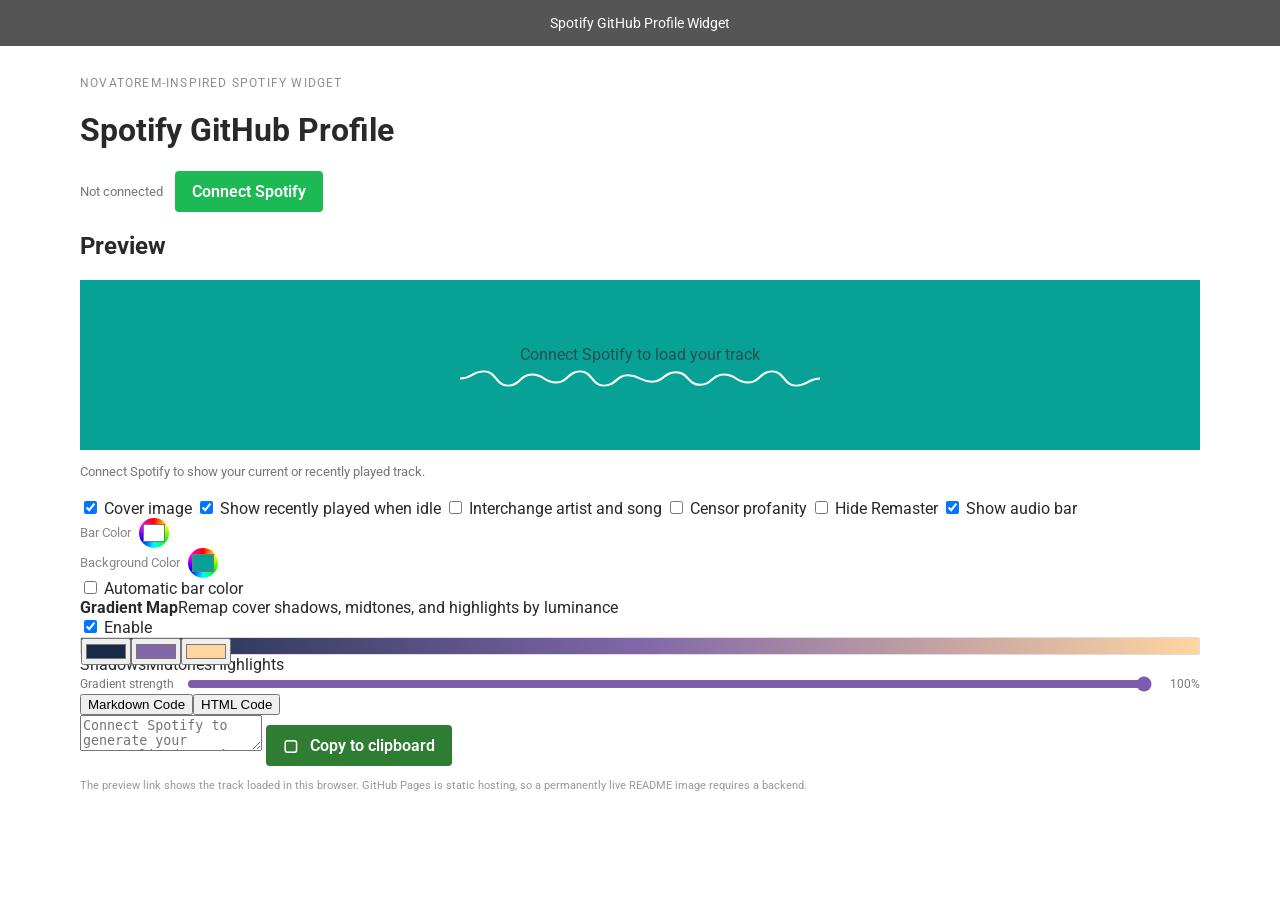
==== index.html @ dcffcda1 "Fix connected Spotify track display and restore current/recent playback preview" ====
<!DOCTYPE html>
<html lang="en">
<head>
  <meta charset="UTF-8" />
  <meta name="viewport" content="width=device-width, initial-scale=1" />
  <meta name="theme-color" content="#ffffff" />
  <title>Spotify GitHub Profile Widget</title>
  <link rel="preconnect" href="https://fonts.googleapis.com" />
  <link rel="preconnect" href="https://fonts.gstatic.com" crossorigin />
  <link href="https://fonts.googleapis.com/css2?family=Roboto:wght@400;500;700&display=swap" rel="stylesheet" />
  <link rel="stylesheet" href="style.css" />
</head>
<body>
  <header class="topbar">Spotify GitHub Profile Widget</header>
  <main class="page">
    <header class="account-row">
      <div><p class="eyebrow">Novatorem-inspired Spotify widget</p><h1>Spotify GitHub Profile</h1></div>
      <div class="account-actions"><span id="connection-status" class="connection-status" role="status">Not connected</span><button id="spotify-connect" class="spotify-button" type="button">Connect Spotify</button><button id="spotify-disconnect" class="text-button hidden" type="button">Disconnect</button></div>
    </header>

    <section class="preview-section" aria-labelledby="preview-title">
      <h2 id="preview-title">Preview</h2>
      <div id="widget-preview" class="widget-preview">
        <div id="cover-wrap" class="cover-wrap"><img id="preview-art" class="cover" alt="Current track cover" /><canvas id="gradient-canvas" class="gradient-canvas" aria-hidden="true"></canvas></div>
        <div class="track-info"><p id="preview-artist" class="artist"></p><p id="preview-song" class="song">Connect Spotify to load your track</p><svg id="preview-wave" class="wave" viewBox="0 0 360 24" preserveAspectRatio="none" aria-hidden="true"><path d="M0 12 C12 12 12 3 24 3 S36 21 48 21 60 7 72 7 84 17 96 17 108 3 120 3 132 21 144 21 156 8 168 8 180 16 192 16 204 4 216 4 228 20 240 20 252 7 264 7 276 17 288 17 300 3 312 3 324 21 336 21 348 12 360 12" /></svg></div>
      </div>
      <p id="status-message" class="status-message" aria-live="polite">Connect Spotify to show your current or recently played track.</p>
    </section>

    <section class="options" aria-label="Widget options">
      <div class="checkbox-options">
        <label><input id="cover-enabled" type="checkbox" checked /> Cover image</label>
        <label><input id="show-offline" type="checkbox" checked /> Show recently played when idle</label>
        <label><input id="interchange" type="checkbox" /> Interchange artist and song</label>
        <label><input id="censor" type="checkbox" /> Censor profanity</label>
        <label><input id="hide-remaster" type="checkbox" /> Hide Remaster</label>
        <label><input id="show-wave" type="checkbox" checked /> Show audio bar</label>
      </div>
      <div class="theme-row">
        <label class="color-setting">Bar Color <input id="bar-color" type="color" value="#ffffff" /></label>
        <label class="color-setting">Background Color <input id="background-color" type="color" value="#07a196" /></label>
        <label class="automatic-setting"><input id="automatic-color" type="checkbox" /> Automatic bar color</label>
      </div>
      <section class="gradient-controls" aria-labelledby="gradient-title">
        <div class="gradient-title"><div><strong id="gradient-title">Gradient Map</strong><span>Remap cover shadows, midtones, and highlights by luminance</span></div><label><input id="gradient-enabled" type="checkbox" checked /> Enable</label></div>
        <div class="gradient-ramp" id="gradient-ramp"><label class="stop"><input id="shadow-color" type="color" value="#172b46" aria-label="Shadow color" /></label><label class="stop"><input id="mid-color" type="color" value="#8167a8" aria-label="Midtone color" /></label><label class="stop"><input id="highlight-color" type="color" value="#ffd6a0" aria-label="Highlight color" /></label></div>
        <div class="stop-labels"><span>Shadows</span><span>Midtones</span><span>Highlights</span></div>
        <label class="strength-setting">Gradient strength <input id="gradient-strength" type="range" min="0" max="100" value="100" /><output id="strength-output">100%</output></label>
      </section>
    </section>

    <section class="code-section">
      <div class="tabs" role="tablist"><button class="tab active" id="markdown-tab" type="button" role="tab" aria-selected="true">Markdown Code</button><button class="tab" id="html-tab" type="button" role="tab" aria-selected="false">HTML Code</button></div>
      <textarea id="code-output" readonly aria-label="Generated widget preview code" placeholder="Connect Spotify to generate your personalized preview link"></textarea>
      <button id="copy-code" class="copy-button" type="button">▢ &nbsp; Copy to clipboard</button>
      <p class="embed-note">The preview link shows the track loaded in this browser. GitHub Pages is static hosting, so a permanently live README image requires a backend.</p>
    </section>
  </main>
  <script src="app.js"></script>
</body>
</html>
---- style.css ----
*{box-sizing:border-box}html,body{margin:0;min-height:100%;font-family:Roboto,Arial,sans-serif;color:#292929;background:#fff}.topbar{height:46px;display:grid;place-items:center;background:#555;color:#fff;font-size:14px}.page{width:min(1120px,calc(100% - 40px));margin:0 auto;padding:30px 0 64px}.page-heading{display:flex;align-items:flex-end;justify-content:space-between;gap:24px;padding-bottom:23px;border-bottom:1px solid #e6e6e6}.eyebrow{margin:0 0 6px;color:#8e8e8e;font-size:12px;letter-spacing:.1em;text-transform:uppercase}.page-heading h1{margin:0;color:#333;font-size:clamp(28px,4vw,40px);font-weight:500}.intro{max-width:620px;margin:9px 0 0;color:#888;font-size:14px;line-height:1.55}.account-actions{display:flex;align-items:center;gap:12px;flex-shrink:0}.connection-status{color:#777;font-size:13px;white-space:nowrap}.connection-status.connected{color:#218448;font-weight:600}.spotify-button,.disconnect-button,.copy-button,.secondary-button{padding:11px 17px;border:0;border-radius:4px;cursor:pointer;font:inherit;font-weight:600}.spotify-button{background:#1db954;color:#fff}.disconnect-button,.secondary-button{border:1px solid #ddd;background:#fff;color:#555}.studio-grid{display:grid;grid-template-columns:minmax(0,1.05fr) minmax(390px,.95fr);gap:35px;padding-top:26px}.preview-section,.settings{min-width:0}.section-heading{display:flex;align-items:center;justify-content:space-between;gap:14px;margin-bottom:15px}.section-heading h2,.settings h2{margin:0;color:#444;font-size:19px;font-weight:500}.track-source,.saved-note{color:#999;font-size:12px}.widget-preview{--wave-color:#fff;--text-color:#30343b;display:flex;align-items:center;justify-content:center;gap:13px;min-height:170px;padding:20px;background:#07a196;transition:background .15s}.cover-wrap{position:relative;width:110px;height:110px;flex:0 0 auto;overflow:hidden;border:2px solid rgba(255,255,255,.9)}.cover-wrap img{display:block;width:100%;height:100%;object-fit:cover}.gradient-canvas{position:absolute;inset:0;width:100%;height:100%;pointer-events:none}.track-info{width:min(360px,65%);min-width:0;text-align:center;color:var(--text-color)}.artist,.song{overflow:hidden;text-overflow:ellipsis;white-space:nowrap}.artist{margin:0 0 4px;color:inherit;font-size:19px;font-weight:600}.song{margin:0;color:inherit;opacity:.72;font-size:16px}.wave{display:block;width:100%;height:19px;margin-top:5px}.wave path{fill:none;stroke:var(--wave-color);stroke-width:2.5;stroke-linecap:round}.status-message{min-height:36px;margin:12px 0 0;color:#777;font-size:13px;line-height:1.5}.share-row{display:flex;gap:10px;margin-top:8px}.copy-button{background:#2e7d32;color:#fff}.secondary-button{font-size:13px}.copy-status{min-height:18px;margin:9px 0 0;color:#328047;font-size:12px}.embed-note{margin:12px 0 0;color:#999;font-size:11px;line-height:1.5}.settings{padding:18px;border:1px solid #e8e8e8;border-radius:6px}.options-grid{display:grid;grid-template-columns:1fr 1fr;gap:16px 13px;margin:19px 0;color:#888}.options-grid label{display:flex;align-items:center;gap:8px;font-size:13px;line-height:1.4}.options-grid input{width:17px;height:17px;flex:0 0 auto;accent-color:#26a69a}.color-settings{display:flex;align-items:center;gap:24px;padding:15px 0;border-top:1px solid #eee;border-bottom:1px solid #eee}.color-setting{display:flex;align-items:center;gap:8px;color:#888;font-size:13px;white-space:nowrap}.color-setting input{width:30px;height:30px;padding:2px;border:0;border-radius:50%;background:conic-gradient(red,yellow,lime,cyan,blue,magenta,red);cursor:pointer}.gradient-editor{margin-top:18px;padding:15px;border:1px solid #e8e8e8;border-radius:5px;background:#fdfdfd}.gradient-heading{display:flex;align-items:flex-start;justify-content:space-between;gap:12px;margin-bottom:18px}.gradient-heading .eyebrow{margin-bottom:3px}.gradient-heading h3{margin:0;color:#444;font-size:16px;font-weight:500}.help-text{max-width:320px;margin:5px 0 0;color:#999;font-size:12px;line-height:1.45}.enable-gradient{color:#777;font-size:12px;white-space:nowrap}.enable-gradient input{accent-color:#26a69a}.gradient-ramp{position:relative;height:18px;border:1px solid #ddd;border-radius:2px}.gradient-stop{position:absolute;top:50%;width:26px;height:26px;transform:translate(-50%,-50%);border:2px solid #fff;border-radius:50%;box-shadow:0 1px 5px #999}.stop-shadow{left:0}.stop-mid{left:50%}.stop-highlight{left:100%}.gradient-stop input{width:100%;height:100%;padding:0;border:0;border-radius:50%;background:transparent;cursor:pointer}.gradient-labels{display:flex;justify-content:space-between;margin:9px 0 15px;color:#999;font-size:11px}.strength-setting{display:grid;grid-template-columns:95px 1fr 40px;align-items:center;gap:10px;color:#777;font-size:12px}.strength-setting input{width:100%;accent-color:#8059b1}.strength-setting output{text-align:right}.hidden{display:none!important}@media(max-width:850px){.page{width:min(700px,calc(100% - 28px));padding-top:20px}.page-heading{align-items:flex-start;flex-direction:column}.account-actions{flex-wrap:wrap}.studio-grid{grid-template-columns:1fr;gap:22px}.preview-section{order:0}.settings{order:1}}@media(max-width:480px){.widget-preview{min-height:140px;padding:13px;gap:10px}.cover-wrap{width:84px;height:84px}.artist{font-size:16px}.song{font-size:14px}.settings{padding:14px}.options-grid{grid-template-columns:1fr;gap:13px}.color-settings{gap:15px;flex-wrap:wrap}.share-row{flex-direction:column;align-items:stretch}}
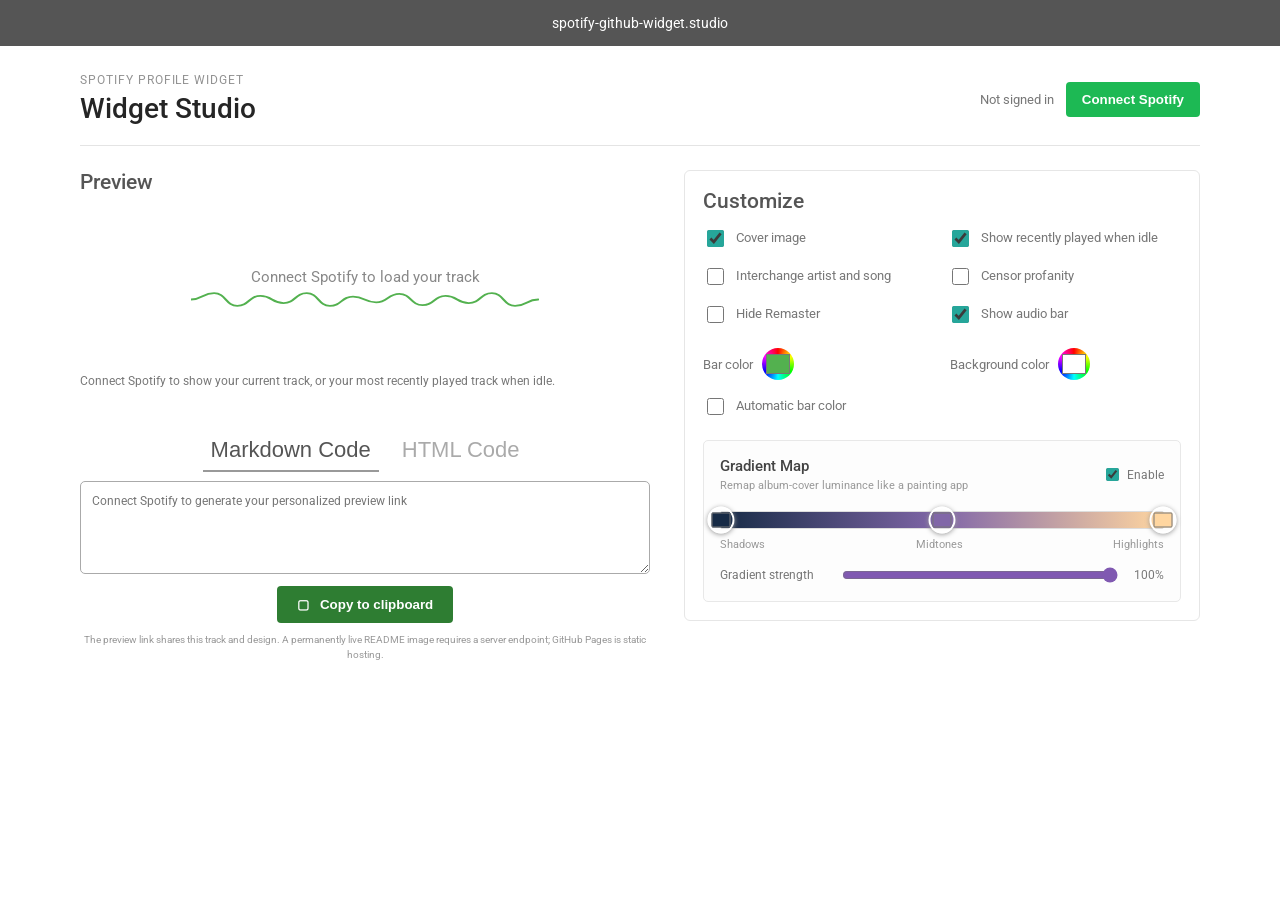
==== commit 000059e2: "Fix OAuth timer variable and restore side-by-side preview/customization layout" ====
--- a/index.html
+++ b/index.html
@@ -4,57 +4,59 @@
   <meta charset="UTF-8" />
   <meta name="viewport" content="width=device-width, initial-scale=1" />
   <meta name="theme-color" content="#ffffff" />
-  <title>Spotify GitHub Profile Widget</title>
+  <title>Spotify GitHub Widget Studio</title>
   <link rel="preconnect" href="https://fonts.googleapis.com" />
   <link rel="preconnect" href="https://fonts.gstatic.com" crossorigin />
   <link href="https://fonts.googleapis.com/css2?family=Roboto:wght@400;500;700&display=swap" rel="stylesheet" />
   <link rel="stylesheet" href="style.css" />
 </head>
 <body>
-  <header class="topbar">Spotify GitHub Profile Widget</header>
+  <header class="topbar">spotify-github-widget.studio</header>
   <main class="page">
     <header class="account-row">
-      <div><p class="eyebrow">Novatorem-inspired Spotify widget</p><h1>Spotify GitHub Profile</h1></div>
-      <div class="account-actions"><span id="connection-status" class="connection-status" role="status">Not connected</span><button id="spotify-connect" class="spotify-button" type="button">Connect Spotify</button><button id="spotify-disconnect" class="text-button hidden" type="button">Disconnect</button></div>
+      <div><p class="eyebrow">Spotify profile widget</p><h1>Widget Studio</h1></div>
+      <div class="account-actions"><span id="connection-status" class="connection-status" role="status">Not signed in</span><button id="spotify-connect" class="spotify-button" type="button">Connect Spotify</button><button id="spotify-disconnect" class="disconnect-button hidden" type="button">Disconnect</button></div>
     </header>
 
-    <section class="preview-section" aria-labelledby="preview-title">
-      <h2 id="preview-title">Preview</h2>
-      <div id="widget-preview" class="widget-preview">
-        <div id="cover-wrap" class="cover-wrap"><img id="preview-art" class="cover" alt="Current track cover" /><canvas id="gradient-canvas" class="gradient-canvas" aria-hidden="true"></canvas></div>
-        <div class="track-info"><p id="preview-artist" class="artist"></p><p id="preview-song" class="song">Connect Spotify to load your track</p><svg id="preview-wave" class="wave" viewBox="0 0 360 24" preserveAspectRatio="none" aria-hidden="true"><path d="M0 12 C12 12 12 3 24 3 S36 21 48 21 60 7 72 7 84 17 96 17 108 3 120 3 132 21 144 21 156 8 168 8 180 16 192 16 204 4 216 4 228 20 240 20 252 7 264 7 276 17 288 17 300 3 312 3 324 21 336 21 348 12 360 12" /></svg></div>
-      </div>
-      <p id="status-message" class="status-message" aria-live="polite">Connect Spotify to show your current or recently played track.</p>
-    </section>
+    <div class="studio-grid">
+      <section class="preview-section" aria-labelledby="preview-title">
+        <h2 id="preview-title">Preview</h2>
+        <div id="widget-preview" class="widget-preview">
+          <div id="cover-wrap" class="cover-wrap"><img id="preview-art" class="cover" alt="Current track cover" /><canvas id="gradient-canvas" class="gradient-canvas" aria-hidden="true"></canvas></div>
+          <div class="track-info"><p id="preview-artist" class="artist"></p><p id="preview-song" class="song">Connect Spotify to load your track</p><svg id="preview-wave" class="wave" viewBox="0 0 360 24" preserveAspectRatio="none" aria-hidden="true"><path d="M0 12 C12 12 12 3 24 3 S36 21 48 21 60 7 72 7 84 17 96 17 108 3 120 3 132 21 144 21 156 8 168 8 180 16 192 16 204 4 216 4 228 20 240 20 252 7 264 7 276 17 288 17 300 3 312 3 324 21 336 21 348 12 360 12" /></svg></div>
+        </div>
+        <p id="status-message" class="status-message" aria-live="polite">Connect Spotify to show your current track, or your most recently played track when idle.</p>
+        <section class="code-section" aria-label="Generated widget code">
+          <div class="tabs" role="tablist"><button class="tab active" id="markdown-tab" type="button" role="tab" aria-selected="true">Markdown Code</button><button class="tab" id="html-tab" type="button" role="tab" aria-selected="false">HTML Code</button></div>
+          <textarea id="code-output" readonly aria-label="Generated widget preview code" placeholder="Connect Spotify to generate your personalized preview link"></textarea>
+          <button id="copy-code" class="copy-button" type="button">▢ &nbsp; Copy to clipboard</button>
+          <p class="embed-note">The preview link shares this track and design. A permanently live README image requires a server endpoint; GitHub Pages is static hosting.</p>
+        </section>
+      </section>
 
-    <section class="options" aria-label="Widget options">
-      <div class="checkbox-options">
-        <label><input id="cover-enabled" type="checkbox" checked /> Cover image</label>
-        <label><input id="show-offline" type="checkbox" checked /> Show recently played when idle</label>
-        <label><input id="interchange" type="checkbox" /> Interchange artist and song</label>
-        <label><input id="censor" type="checkbox" /> Censor profanity</label>
-        <label><input id="hide-remaster" type="checkbox" /> Hide Remaster</label>
-        <label><input id="show-wave" type="checkbox" checked /> Show audio bar</label>
-      </div>
-      <div class="theme-row">
-        <label class="color-setting">Bar Color <input id="bar-color" type="color" value="#ffffff" /></label>
-        <label class="color-setting">Background Color <input id="background-color" type="color" value="#07a196" /></label>
-        <label class="automatic-setting"><input id="automatic-color" type="checkbox" /> Automatic bar color</label>
-      </div>
-      <section class="gradient-controls" aria-labelledby="gradient-title">
-        <div class="gradient-title"><div><strong id="gradient-title">Gradient Map</strong><span>Remap cover shadows, midtones, and highlights by luminance</span></div><label><input id="gradient-enabled" type="checkbox" checked /> Enable</label></div>
-        <div class="gradient-ramp" id="gradient-ramp"><label class="stop"><input id="shadow-color" type="color" value="#172b46" aria-label="Shadow color" /></label><label class="stop"><input id="mid-color" type="color" value="#8167a8" aria-label="Midtone color" /></label><label class="stop"><input id="highlight-color" type="color" value="#ffd6a0" aria-label="Highlight color" /></label></div>
-        <div class="stop-labels"><span>Shadows</span><span>Midtones</span><span>Highlights</span></div>
-        <label class="strength-setting">Gradient strength <input id="gradient-strength" type="range" min="0" max="100" value="100" /><output id="strength-output">100%</output></label>
+      <section class="options" aria-label="Widget customization">
+        <h2>Customize</h2>
+        <div class="checkbox-options">
+          <label><input id="cover-enabled" type="checkbox" checked /> Cover image</label>
+          <label><input id="show-offline" type="checkbox" checked /> Show recently played when idle</label>
+          <label><input id="interchange" type="checkbox" /> Interchange artist and song</label>
+          <label><input id="censor" type="checkbox" /> Censor profanity</label>
+          <label><input id="hide-remaster" type="checkbox" /> Hide Remaster</label>
+          <label><input id="show-wave" type="checkbox" checked /> Show audio bar</label>
+        </div>
+        <div class="theme-row">
+          <label class="color-setting">Bar color <input id="bar-color" type="color" value="#53b14f" /></label>
+          <label class="color-setting">Background color <input id="background-color" type="color" value="#ffffff" /></label>
+          <label class="automatic-setting"><input id="automatic-color" type="checkbox" /> Automatic bar color</label>
+        </div>
+        <section class="gradient-controls" aria-labelledby="gradient-title">
+          <div class="gradient-title"><div><strong id="gradient-title">Gradient Map</strong><span>Remap album-cover luminance like a painting app</span></div><label><input id="gradient-enabled" type="checkbox" checked /> Enable</label></div>
+          <div class="gradient-ramp" id="gradient-ramp"><label class="stop stop-shadow"><input id="shadow-color" type="color" value="#172b46" aria-label="Shadow color" /></label><label class="stop stop-mid"><input id="mid-color" type="color" value="#8167a8" aria-label="Midtone color" /></label><label class="stop stop-highlight"><input id="highlight-color" type="color" value="#ffd6a0" aria-label="Highlight color" /></label></div>
+          <div class="stop-labels"><span>Shadows</span><span>Midtones</span><span>Highlights</span></div>
+          <label class="strength-setting">Gradient strength <input id="gradient-strength" type="range" min="0" max="100" value="100" /><output id="strength-output">100%</output></label>
+        </section>
       </section>
-    </section>
-
-    <section class="code-section">
-      <div class="tabs" role="tablist"><button class="tab active" id="markdown-tab" type="button" role="tab" aria-selected="true">Markdown Code</button><button class="tab" id="html-tab" type="button" role="tab" aria-selected="false">HTML Code</button></div>
-      <textarea id="code-output" readonly aria-label="Generated widget preview code" placeholder="Connect Spotify to generate your personalized preview link"></textarea>
-      <button id="copy-code" class="copy-button" type="button">▢ &nbsp; Copy to clipboard</button>
-      <p class="embed-note">The preview link shows the track loaded in this browser. GitHub Pages is static hosting, so a permanently live README image requires a backend.</p>
-    </section>
+    </div>
   </main>
   <script src="app.js"></script>
 </body>
--- a/style.css
+++ b/style.css
@@ -1 +1 @@
-*{box-sizing:border-box}html,body{margin:0;min-height:100%;font-family:Roboto,Arial,sans-serif;color:#292929;background:#fff}.topbar{height:46px;display:grid;place-items:center;background:#555;color:#fff;font-size:14px}.page{width:min(1120px,calc(100% - 40px));margin:0 auto;padding:30px 0 64px}.page-heading{display:flex;align-items:flex-end;justify-content:space-between;gap:24px;padding-bottom:23px;border-bottom:1px solid #e6e6e6}.eyebrow{margin:0 0 6px;color:#8e8e8e;font-size:12px;letter-spacing:.1em;text-transform:uppercase}.page-heading h1{margin:0;color:#333;font-size:clamp(28px,4vw,40px);font-weight:500}.intro{max-width:620px;margin:9px 0 0;color:#888;font-size:14px;line-height:1.55}.account-actions{display:flex;align-items:center;gap:12px;flex-shrink:0}.connection-status{color:#777;font-size:13px;white-space:nowrap}.connection-status.connected{color:#218448;font-weight:600}.spotify-button,.disconnect-button,.copy-button,.secondary-button{padding:11px 17px;border:0;border-radius:4px;cursor:pointer;font:inherit;font-weight:600}.spotify-button{background:#1db954;color:#fff}.disconnect-button,.secondary-button{border:1px solid #ddd;background:#fff;color:#555}.studio-grid{display:grid;grid-template-columns:minmax(0,1.05fr) minmax(390px,.95fr);gap:35px;padding-top:26px}.preview-section,.settings{min-width:0}.section-heading{display:flex;align-items:center;justify-content:space-between;gap:14px;margin-bottom:15px}.section-heading h2,.settings h2{margin:0;color:#444;font-size:19px;font-weight:500}.track-source,.saved-note{color:#999;font-size:12px}.widget-preview{--wave-color:#fff;--text-color:#30343b;display:flex;align-items:center;justify-content:center;gap:13px;min-height:170px;padding:20px;background:#07a196;transition:background .15s}.cover-wrap{position:relative;width:110px;height:110px;flex:0 0 auto;overflow:hidden;border:2px solid rgba(255,255,255,.9)}.cover-wrap img{display:block;width:100%;height:100%;object-fit:cover}.gradient-canvas{position:absolute;inset:0;width:100%;height:100%;pointer-events:none}.track-info{width:min(360px,65%);min-width:0;text-align:center;color:var(--text-color)}.artist,.song{overflow:hidden;text-overflow:ellipsis;white-space:nowrap}.artist{margin:0 0 4px;color:inherit;font-size:19px;font-weight:600}.song{margin:0;color:inherit;opacity:.72;font-size:16px}.wave{display:block;width:100%;height:19px;margin-top:5px}.wave path{fill:none;stroke:var(--wave-color);stroke-width:2.5;stroke-linecap:round}.status-message{min-height:36px;margin:12px 0 0;color:#777;font-size:13px;line-height:1.5}.share-row{display:flex;gap:10px;margin-top:8px}.copy-button{background:#2e7d32;color:#fff}.secondary-button{font-size:13px}.copy-status{min-height:18px;margin:9px 0 0;color:#328047;font-size:12px}.embed-note{margin:12px 0 0;color:#999;font-size:11px;line-height:1.5}.settings{padding:18px;border:1px solid #e8e8e8;border-radius:6px}.options-grid{display:grid;grid-template-columns:1fr 1fr;gap:16px 13px;margin:19px 0;color:#888}.options-grid label{display:flex;align-items:center;gap:8px;font-size:13px;line-height:1.4}.options-grid input{width:17px;height:17px;flex:0 0 auto;accent-color:#26a69a}.color-settings{display:flex;align-items:center;gap:24px;padding:15px 0;border-top:1px solid #eee;border-bottom:1px solid #eee}.color-setting{display:flex;align-items:center;gap:8px;color:#888;font-size:13px;white-space:nowrap}.color-setting input{width:30px;height:30px;padding:2px;border:0;border-radius:50%;background:conic-gradient(red,yellow,lime,cyan,blue,magenta,red);cursor:pointer}.gradient-editor{margin-top:18px;padding:15px;border:1px solid #e8e8e8;border-radius:5px;background:#fdfdfd}.gradient-heading{display:flex;align-items:flex-start;justify-content:space-between;gap:12px;margin-bottom:18px}.gradient-heading .eyebrow{margin-bottom:3px}.gradient-heading h3{margin:0;color:#444;font-size:16px;font-weight:500}.help-text{max-width:320px;margin:5px 0 0;color:#999;font-size:12px;line-height:1.45}.enable-gradient{color:#777;font-size:12px;white-space:nowrap}.enable-gradient input{accent-color:#26a69a}.gradient-ramp{position:relative;height:18px;border:1px solid #ddd;border-radius:2px}.gradient-stop{position:absolute;top:50%;width:26px;height:26px;transform:translate(-50%,-50%);border:2px solid #fff;border-radius:50%;box-shadow:0 1px 5px #999}.stop-shadow{left:0}.stop-mid{left:50%}.stop-highlight{left:100%}.gradient-stop input{width:100%;height:100%;padding:0;border:0;border-radius:50%;background:transparent;cursor:pointer}.gradient-labels{display:flex;justify-content:space-between;margin:9px 0 15px;color:#999;font-size:11px}.strength-setting{display:grid;grid-template-columns:95px 1fr 40px;align-items:center;gap:10px;color:#777;font-size:12px}.strength-setting input{width:100%;accent-color:#8059b1}.strength-setting output{text-align:right}.hidden{display:none!important}@media(max-width:850px){.page{width:min(700px,calc(100% - 28px));padding-top:20px}.page-heading{align-items:flex-start;flex-direction:column}.account-actions{flex-wrap:wrap}.studio-grid{grid-template-columns:1fr;gap:22px}.preview-section{order:0}.settings{order:1}}@media(max-width:480px){.widget-preview{min-height:140px;padding:13px;gap:10px}.cover-wrap{width:84px;height:84px}.artist{font-size:16px}.song{font-size:14px}.settings{padding:14px}.options-grid{grid-template-columns:1fr;gap:13px}.color-settings{gap:15px;flex-wrap:wrap}.share-row{flex-direction:column;align-items:stretch}}
+*{box-sizing:border-box}html,body{margin:0;min-height:100%;font-family:Roboto,Arial,sans-serif;color:#252525;background:#fff}.topbar{height:46px;display:grid;place-items:center;background:#555;color:#fff;font-size:14px}.page{width:min(1120px,calc(100% - 36px));margin:0 auto;padding:27px 0 60px}.account-row{display:flex;align-items:center;justify-content:space-between;gap:24px;padding:0 0 20px;border-bottom:1px solid #e4e4e4}.account-row h1{margin:0;font-size:28px;font-weight:500}.eyebrow{margin:0 0 5px;color:#929292;font-size:12px;letter-spacing:.08em;text-transform:uppercase}.account-actions{display:flex;align-items:center;gap:12px}.connection-status{color:#777;font-size:13px;white-space:nowrap}.connection-status.signed-in{color:#218448;font-weight:600}.spotify-button,.disconnect-button{padding:10px 16px;border:0;border-radius:4px;cursor:pointer;font-weight:600}.spotify-button{background:#1db954;color:#fff}.disconnect-button{border:1px solid #ddd;background:#fff;color:#555}.studio-grid{display:grid;grid-template-columns:minmax(0,1.05fr) minmax(390px,.95fr);align-items:start;gap:34px;padding-top:24px}.preview-section,.options{min-width:0}.preview-section h2,.options h2{margin:0 0 14px;color:#555;font-size:21px;font-weight:500}.widget-preview{--bar-color:#53b14f;display:flex;align-items:center;justify-content:center;gap:13px;min-height:155px;padding:18px;background:#fff}.cover-wrap{position:relative;width:96px;height:96px;flex:0 0 auto;overflow:hidden;border:2px solid var(--bar-color);border-radius:3px}.cover{display:block;width:100%;height:100%;object-fit:cover}.gradient-canvas{position:absolute;inset:0;width:100%;height:100%;pointer-events:none}.track-info{width:min(360px,65%);min-width:0;text-align:center}.artist,.song{overflow:hidden;text-overflow:ellipsis;white-space:nowrap}.artist{margin:0 0 4px;color:#444;font-size:18px;font-weight:600}.song{margin:0;color:#888;font-size:15px}.wave{display:block;width:100%;height:17px;margin-top:5px}.wave path{fill:none;stroke:var(--bar-color);stroke-width:2.5;stroke-linecap:round}.status-message{min-height:38px;margin:9px 0 15px;color:#777;font-size:12px;line-height:1.5}.options{padding:18px;border:1px solid #e6e6e6;border-radius:6px;background:#fff}.checkbox-options{display:grid;grid-template-columns:1fr 1fr;gap:15px 12px;color:#777}.checkbox-options label,.automatic-setting{display:flex;align-items:center;gap:9px;font-size:13px;line-height:1.4}.checkbox-options input,.automatic-setting input{width:17px;height:17px;flex:0 0 auto;accent-color:#26a69a}.theme-row{display:grid;grid-template-columns:1fr 1fr;align-items:center;gap:15px;margin:22px 0;color:#777}.color-setting{display:flex;align-items:center;gap:9px;font-size:13px}.color-setting input[type=color]{width:32px;height:32px;padding:2px;border:0;border-radius:50%;background:conic-gradient(red,yellow,lime,cyan,blue,magenta,red);cursor:pointer}.automatic-setting{grid-column:1/-1}.gradient-controls{padding:16px;border:1px solid #e8e8e8;border-radius:5px;background:#fdfdfd}.gradient-title{display:flex;align-items:center;justify-content:space-between;gap:12px;margin-bottom:19px}.gradient-title strong{display:block;color:#444;font-size:15px;font-weight:500}.gradient-title span{display:block;margin-top:4px;color:#999;font-size:11px}.gradient-title label{display:flex;align-items:center;gap:5px;color:#777;font-size:12px;white-space:nowrap}.gradient-title input{accent-color:#26a69a}.gradient-ramp{position:relative;height:18px;border:1px solid #ddd;border-radius:2px}.stop{position:absolute;top:50%;width:27px;height:27px;transform:translate(-50%,-50%);border:2px solid #fff;border-radius:50%;box-shadow:0 1px 5px #999}.stop-shadow{left:0}.stop-mid{left:50%}.stop-highlight{left:100%}.stop input{width:100%;height:100%;padding:0;border:0;border-radius:50%;background:transparent;cursor:pointer}.stop-labels{display:flex;justify-content:space-between;margin:9px 0 14px;color:#999;font-size:11px}.strength-setting{display:grid;grid-template-columns:110px 1fr 38px;align-items:center;gap:10px;color:#777;font-size:12px}.strength-setting input{width:100%;accent-color:#8059b1}.strength-setting output{text-align:right}.code-section{margin-top:20px;text-align:center}.tabs{display:flex;justify-content:center;gap:15px;margin-bottom:9px}.tab{padding:7px 8px;border:0;border-bottom:2px solid transparent;background:transparent;color:#aaa;font-size:22px;cursor:pointer}.tab.active{border-bottom-color:#999;color:#555}.code-section textarea{display:block;width:100%;height:93px;padding:11px;border:1px solid #aaa;border-radius:5px;font:12px/1.45 Roboto,Arial,sans-serif;resize:vertical;overflow-wrap:anywhere}.copy-button{margin-top:12px;padding:11px 20px;border:0;border-radius:4px;background:#2e7d32;color:#fff;font-weight:600;cursor:pointer}.embed-note{margin:10px 0 0;color:#999;font-size:10px;line-height:1.45}.hidden{display:none!important}@media(max-width:800px){.page{width:calc(100% - 28px);padding-top:18px}.account-row{align-items:flex-start;flex-direction:column}.account-actions{flex-wrap:wrap}.studio-grid{grid-template-columns:1fr;gap:22px}.options{order:0}.preview-section{order:1}}@media(max-width:480px){.options{padding:14px}.checkbox-options{grid-template-columns:1fr}.theme-row{grid-template-columns:1fr}.automatic-setting{grid-column:auto}.widget-preview{min-height:130px;padding:12px}.cover-wrap{width:78px;height:78px}.tab{font-size:19px}}
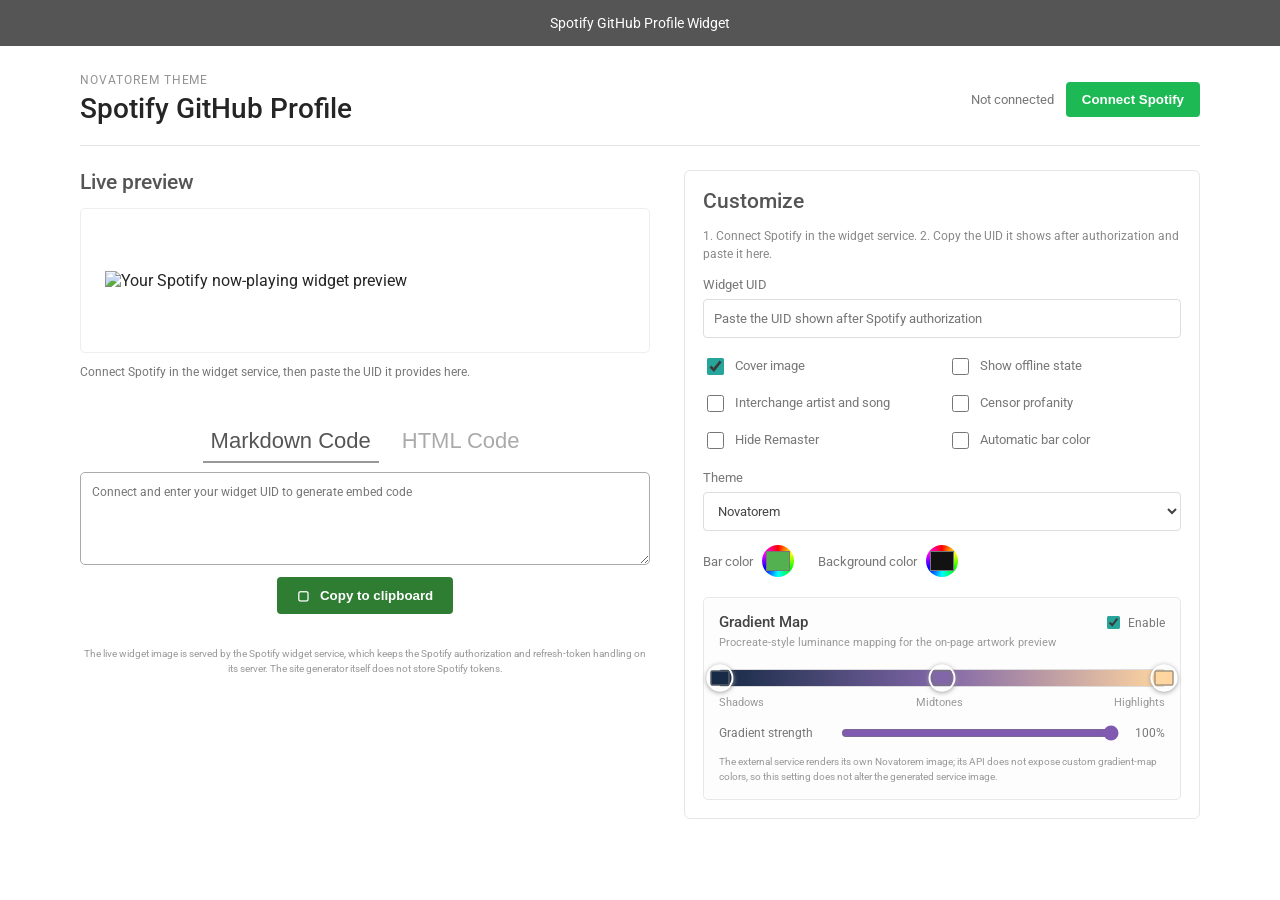
==== commit b4382c73: "Use the hosted Spotify widget authorization and live image API for Novatorem previews" ====
--- a/index.html
+++ b/index.html
@@ -4,56 +4,57 @@
   <meta charset="UTF-8" />
   <meta name="viewport" content="width=device-width, initial-scale=1" />
   <meta name="theme-color" content="#ffffff" />
-  <title>Spotify GitHub Widget Studio</title>
+  <title>Spotify GitHub Profile Widget</title>
   <link rel="preconnect" href="https://fonts.googleapis.com" />
   <link rel="preconnect" href="https://fonts.gstatic.com" crossorigin />
   <link href="https://fonts.googleapis.com/css2?family=Roboto:wght@400;500;700&display=swap" rel="stylesheet" />
   <link rel="stylesheet" href="style.css" />
 </head>
 <body>
-  <header class="topbar">spotify-github-widget.studio</header>
+  <header class="topbar">Spotify GitHub Profile Widget</header>
   <main class="page">
     <header class="account-row">
-      <div><p class="eyebrow">Spotify profile widget</p><h1>Widget Studio</h1></div>
-      <div class="account-actions"><span id="connection-status" class="connection-status" role="status">Not signed in</span><button id="spotify-connect" class="spotify-button" type="button">Connect Spotify</button><button id="spotify-disconnect" class="disconnect-button hidden" type="button">Disconnect</button></div>
+      <div><p class="eyebrow">Novatorem theme</p><h1>Spotify GitHub Profile</h1></div>
+      <div class="account-actions"><span id="connection-status" class="connection-status" role="status">Not connected</span><button id="spotify-connect" class="spotify-button" type="button">Connect Spotify</button></div>
     </header>
 
     <div class="studio-grid">
       <section class="preview-section" aria-labelledby="preview-title">
-        <h2 id="preview-title">Preview</h2>
-        <div id="widget-preview" class="widget-preview">
-          <div id="cover-wrap" class="cover-wrap"><img id="preview-art" class="cover" alt="Current track cover" /><canvas id="gradient-canvas" class="gradient-canvas" aria-hidden="true"></canvas></div>
-          <div class="track-info"><p id="preview-artist" class="artist"></p><p id="preview-song" class="song">Connect Spotify to load your track</p><svg id="preview-wave" class="wave" viewBox="0 0 360 24" preserveAspectRatio="none" aria-hidden="true"><path d="M0 12 C12 12 12 3 24 3 S36 21 48 21 60 7 72 7 84 17 96 17 108 3 120 3 132 21 144 21 156 8 168 8 180 16 192 16 204 4 216 4 228 20 240 20 252 7 264 7 276 17 288 17 300 3 312 3 324 21 336 21 348 12 360 12" /></svg></div>
-        </div>
-        <p id="status-message" class="status-message" aria-live="polite">Connect Spotify to show your current track, or your most recently played track when idle.</p>
-        <section class="code-section" aria-label="Generated widget code">
-          <div class="tabs" role="tablist"><button class="tab active" id="markdown-tab" type="button" role="tab" aria-selected="true">Markdown Code</button><button class="tab" id="html-tab" type="button" role="tab" aria-selected="false">HTML Code</button></div>
-          <textarea id="code-output" readonly aria-label="Generated widget preview code" placeholder="Connect Spotify to generate your personalized preview link"></textarea>
+        <h2 id="preview-title">Live preview</h2>
+        <div class="remote-preview"><img id="widget-image" alt="Your Spotify now-playing widget preview" /></div>
+        <p id="status-message" class="status-message" aria-live="polite">Connect Spotify to the widget service, then enter the UID it gives you to load your live preview.</p>
+        <section class="code-section" aria-label="Generated embed code">
+          <div class="tabs" role="tablist" aria-label="Code format"><button class="tab active" id="markdown-tab" type="button" role="tab" aria-selected="true">Markdown Code</button><button class="tab" id="html-tab" type="button" role="tab" aria-selected="false">HTML Code</button></div>
+          <textarea id="code-output" readonly aria-label="Generated widget embed code" placeholder="Connect and enter your widget UID to generate embed code"></textarea>
           <button id="copy-code" class="copy-button" type="button">▢ &nbsp; Copy to clipboard</button>
-          <p class="embed-note">The preview link shares this track and design. A permanently live README image requires a server endpoint; GitHub Pages is static hosting.</p>
+          <p id="copy-status" class="copy-status" aria-live="polite"></p>
+          <p class="embed-note">The live widget image is served by the Spotify widget service, which keeps the Spotify authorization and refresh-token handling on its server. The site generator itself does not store Spotify tokens.</p>
         </section>
       </section>
 
       <section class="options" aria-label="Widget customization">
         <h2>Customize</h2>
+        <p class="instruction">1. Connect Spotify in the widget service. 2. Copy the UID it shows after authorization and paste it here.</p>
+        <label class="uid-field">Widget UID<input id="widget-uid" type="text" autocomplete="off" spellcheck="false" placeholder="Paste the UID shown after Spotify authorization" /></label>
         <div class="checkbox-options">
           <label><input id="cover-enabled" type="checkbox" checked /> Cover image</label>
-          <label><input id="show-offline" type="checkbox" checked /> Show recently played when idle</label>
+          <label><input id="show-offline" type="checkbox" /> Show offline state</label>
           <label><input id="interchange" type="checkbox" /> Interchange artist and song</label>
-          <label><input id="censor" type="checkbox" /> Censor profanity</label>
+          <label><input id="profanity" type="checkbox" /> Censor profanity</label>
           <label><input id="hide-remaster" type="checkbox" /> Hide Remaster</label>
-          <label><input id="show-wave" type="checkbox" checked /> Show audio bar</label>
+          <label><input id="automatic-color" type="checkbox" /> Automatic bar color</label>
         </div>
+        <label class="theme-field">Theme<select id="theme"><option value="novatorem" selected>Novatorem</option></select></label>
         <div class="theme-row">
-          <label class="color-setting">Bar color <input id="bar-color" type="color" value="#53b14f" /></label>
-          <label class="color-setting">Background color <input id="background-color" type="color" value="#ffffff" /></label>
-          <label class="automatic-setting"><input id="automatic-color" type="checkbox" /> Automatic bar color</label>
+          <label class="color-setting">Bar color<input id="bar-color" type="color" value="#53b14f" /></label>
+          <label class="color-setting">Background color<input id="background-color" type="color" value="#121212" /></label>
         </div>
         <section class="gradient-controls" aria-labelledby="gradient-title">
-          <div class="gradient-title"><div><strong id="gradient-title">Gradient Map</strong><span>Remap album-cover luminance like a painting app</span></div><label><input id="gradient-enabled" type="checkbox" checked /> Enable</label></div>
+          <div class="gradient-title"><div><strong id="gradient-title">Gradient Map</strong><span>Procreate-style luminance mapping for the on-page artwork preview</span></div><label><input id="gradient-enabled" type="checkbox" checked /> Enable</label></div>
           <div class="gradient-ramp" id="gradient-ramp"><label class="stop stop-shadow"><input id="shadow-color" type="color" value="#172b46" aria-label="Shadow color" /></label><label class="stop stop-mid"><input id="mid-color" type="color" value="#8167a8" aria-label="Midtone color" /></label><label class="stop stop-highlight"><input id="highlight-color" type="color" value="#ffd6a0" aria-label="Highlight color" /></label></div>
           <div class="stop-labels"><span>Shadows</span><span>Midtones</span><span>Highlights</span></div>
-          <label class="strength-setting">Gradient strength <input id="gradient-strength" type="range" min="0" max="100" value="100" /><output id="strength-output">100%</output></label>
+          <label class="strength-setting">Gradient strength<input id="gradient-strength" type="range" min="0" max="100" value="100" /><output id="strength-output">100%</output></label>
+          <p class="gradient-note">The external service renders its own Novatorem image; its API does not expose custom gradient-map colors, so this setting does not alter the generated service image.</p>
         </section>
       </section>
     </div>
--- a/style.css
+++ b/style.css
@@ -1 +1 @@
-*{box-sizing:border-box}html,body{margin:0;min-height:100%;font-family:Roboto,Arial,sans-serif;color:#252525;background:#fff}.topbar{height:46px;display:grid;place-items:center;background:#555;color:#fff;font-size:14px}.page{width:min(1120px,calc(100% - 36px));margin:0 auto;padding:27px 0 60px}.account-row{display:flex;align-items:center;justify-content:space-between;gap:24px;padding:0 0 20px;border-bottom:1px solid #e4e4e4}.account-row h1{margin:0;font-size:28px;font-weight:500}.eyebrow{margin:0 0 5px;color:#929292;font-size:12px;letter-spacing:.08em;text-transform:uppercase}.account-actions{display:flex;align-items:center;gap:12px}.connection-status{color:#777;font-size:13px;white-space:nowrap}.connection-status.signed-in{color:#218448;font-weight:600}.spotify-button,.disconnect-button{padding:10px 16px;border:0;border-radius:4px;cursor:pointer;font-weight:600}.spotify-button{background:#1db954;color:#fff}.disconnect-button{border:1px solid #ddd;background:#fff;color:#555}.studio-grid{display:grid;grid-template-columns:minmax(0,1.05fr) minmax(390px,.95fr);align-items:start;gap:34px;padding-top:24px}.preview-section,.options{min-width:0}.preview-section h2,.options h2{margin:0 0 14px;color:#555;font-size:21px;font-weight:500}.widget-preview{--bar-color:#53b14f;display:flex;align-items:center;justify-content:center;gap:13px;min-height:155px;padding:18px;background:#fff}.cover-wrap{position:relative;width:96px;height:96px;flex:0 0 auto;overflow:hidden;border:2px solid var(--bar-color);border-radius:3px}.cover{display:block;width:100%;height:100%;object-fit:cover}.gradient-canvas{position:absolute;inset:0;width:100%;height:100%;pointer-events:none}.track-info{width:min(360px,65%);min-width:0;text-align:center}.artist,.song{overflow:hidden;text-overflow:ellipsis;white-space:nowrap}.artist{margin:0 0 4px;color:#444;font-size:18px;font-weight:600}.song{margin:0;color:#888;font-size:15px}.wave{display:block;width:100%;height:17px;margin-top:5px}.wave path{fill:none;stroke:var(--bar-color);stroke-width:2.5;stroke-linecap:round}.status-message{min-height:38px;margin:9px 0 15px;color:#777;font-size:12px;line-height:1.5}.options{padding:18px;border:1px solid #e6e6e6;border-radius:6px;background:#fff}.checkbox-options{display:grid;grid-template-columns:1fr 1fr;gap:15px 12px;color:#777}.checkbox-options label,.automatic-setting{display:flex;align-items:center;gap:9px;font-size:13px;line-height:1.4}.checkbox-options input,.automatic-setting input{width:17px;height:17px;flex:0 0 auto;accent-color:#26a69a}.theme-row{display:grid;grid-template-columns:1fr 1fr;align-items:center;gap:15px;margin:22px 0;color:#777}.color-setting{display:flex;align-items:center;gap:9px;font-size:13px}.color-setting input[type=color]{width:32px;height:32px;padding:2px;border:0;border-radius:50%;background:conic-gradient(red,yellow,lime,cyan,blue,magenta,red);cursor:pointer}.automatic-setting{grid-column:1/-1}.gradient-controls{padding:16px;border:1px solid #e8e8e8;border-radius:5px;background:#fdfdfd}.gradient-title{display:flex;align-items:center;justify-content:space-between;gap:12px;margin-bottom:19px}.gradient-title strong{display:block;color:#444;font-size:15px;font-weight:500}.gradient-title span{display:block;margin-top:4px;color:#999;font-size:11px}.gradient-title label{display:flex;align-items:center;gap:5px;color:#777;font-size:12px;white-space:nowrap}.gradient-title input{accent-color:#26a69a}.gradient-ramp{position:relative;height:18px;border:1px solid #ddd;border-radius:2px}.stop{position:absolute;top:50%;width:27px;height:27px;transform:translate(-50%,-50%);border:2px solid #fff;border-radius:50%;box-shadow:0 1px 5px #999}.stop-shadow{left:0}.stop-mid{left:50%}.stop-highlight{left:100%}.stop input{width:100%;height:100%;padding:0;border:0;border-radius:50%;background:transparent;cursor:pointer}.stop-labels{display:flex;justify-content:space-between;margin:9px 0 14px;color:#999;font-size:11px}.strength-setting{display:grid;grid-template-columns:110px 1fr 38px;align-items:center;gap:10px;color:#777;font-size:12px}.strength-setting input{width:100%;accent-color:#8059b1}.strength-setting output{text-align:right}.code-section{margin-top:20px;text-align:center}.tabs{display:flex;justify-content:center;gap:15px;margin-bottom:9px}.tab{padding:7px 8px;border:0;border-bottom:2px solid transparent;background:transparent;color:#aaa;font-size:22px;cursor:pointer}.tab.active{border-bottom-color:#999;color:#555}.code-section textarea{display:block;width:100%;height:93px;padding:11px;border:1px solid #aaa;border-radius:5px;font:12px/1.45 Roboto,Arial,sans-serif;resize:vertical;overflow-wrap:anywhere}.copy-button{margin-top:12px;padding:11px 20px;border:0;border-radius:4px;background:#2e7d32;color:#fff;font-weight:600;cursor:pointer}.embed-note{margin:10px 0 0;color:#999;font-size:10px;line-height:1.45}.hidden{display:none!important}@media(max-width:800px){.page{width:calc(100% - 28px);padding-top:18px}.account-row{align-items:flex-start;flex-direction:column}.account-actions{flex-wrap:wrap}.studio-grid{grid-template-columns:1fr;gap:22px}.options{order:0}.preview-section{order:1}}@media(max-width:480px){.options{padding:14px}.checkbox-options{grid-template-columns:1fr}.theme-row{grid-template-columns:1fr}.automatic-setting{grid-column:auto}.widget-preview{min-height:130px;padding:12px}.cover-wrap{width:78px;height:78px}.tab{font-size:19px}}
+*{box-sizing:border-box}html,body{margin:0;min-height:100%;font-family:Roboto,Arial,sans-serif;color:#252525;background:#fff}.topbar{height:46px;display:grid;place-items:center;background:#555;color:#fff;font-size:14px}.page{width:min(1120px,calc(100% - 36px));margin:0 auto;padding:27px 0 60px}.account-row{display:flex;align-items:center;justify-content:space-between;gap:24px;padding-bottom:20px;border-bottom:1px solid #e4e4e4}.account-row h1{margin:0;font-size:28px;font-weight:500}.eyebrow{margin:0 0 5px;color:#929292;font-size:12px;letter-spacing:.08em;text-transform:uppercase}.account-actions{display:flex;align-items:center;gap:12px}.connection-status{color:#777;font-size:13px}.spotify-button{padding:10px 16px;border:0;border-radius:4px;background:#1db954;color:#fff;font-weight:600;cursor:pointer}.studio-grid{display:grid;grid-template-columns:minmax(0,1.05fr) minmax(390px,.95fr);align-items:start;gap:34px;padding-top:24px}.preview-section,.options{min-width:0}.preview-section h2,.options h2{margin:0 0 14px;color:#555;font-size:21px;font-weight:500}.remote-preview{display:grid;min-height:145px;place-items:center;padding:15px;border:1px solid #eee;border-radius:5px;background:#fff}.remote-preview img{display:block;width:min(100%,520px);height:auto}.status-message{min-height:38px;margin:10px 0 16px;color:#777;font-size:12px;line-height:1.5}.options{padding:18px;border:1px solid #e6e6e6;border-radius:6px;background:#fff}.instruction{margin:0 0 14px;color:#888;font-size:12px;line-height:1.5}.uid-field,.theme-field{display:grid;gap:7px;margin:0 0 17px;color:#777;font-size:13px}.uid-field input,.theme-field select{height:39px;padding:0 10px;border:1px solid #ddd;border-radius:4px;background:white;color:#444;font:inherit}.checkbox-options{display:grid;grid-template-columns:1fr 1fr;gap:14px 12px;color:#777}.checkbox-options label{display:flex;align-items:center;gap:8px;font-size:13px;line-height:1.4}.checkbox-options input,.automatic-setting input,.gradient-title input{accent-color:#26a69a}.checkbox-options input{width:17px;height:17px;flex:0 0 auto}.theme-field{margin:18px 0 0}.theme-row{display:flex;align-items:center;gap:24px;margin:14px 0 20px;color:#777}.color-setting{display:flex;align-items:center;gap:9px;font-size:13px;white-space:nowrap}.color-setting input{width:32px;height:32px;padding:2px;border:0;border-radius:50%;background:conic-gradient(red,yellow,lime,cyan,blue,magenta,red);cursor:pointer}.automatic-setting{display:flex;align-items:center;gap:8px;margin:12px 0;color:#777;font-size:13px}.gradient-controls{padding:15px;border:1px solid #e8e8e8;border-radius:5px;background:#fdfdfd}.gradient-title{display:flex;align-items:flex-start;justify-content:space-between;gap:12px;margin-bottom:19px}.gradient-title strong{display:block;color:#444;font-size:15px;font-weight:500}.gradient-title span{display:block;margin-top:4px;color:#999;font-size:11px;line-height:1.4}.gradient-title label{display:flex;align-items:center;gap:5px;color:#777;font-size:12px;white-space:nowrap}.gradient-ramp{position:relative;height:18px;border:1px solid #ddd;border-radius:2px}.stop{position:absolute;top:50%;width:27px;height:27px;transform:translate(-50%,-50%);border:2px solid #fff;border-radius:50%;box-shadow:0 1px 5px #999}.stop-shadow{left:0}.stop-mid{left:50%}.stop-highlight{left:100%}.stop input{width:100%;height:100%;padding:0;border:0;border-radius:50%;background:transparent;cursor:pointer}.stop-labels{display:flex;justify-content:space-between;margin:9px 0 14px;color:#999;font-size:11px}.strength-setting{display:grid;grid-template-columns:110px 1fr 38px;align-items:center;gap:10px;color:#777;font-size:12px}.strength-setting input{width:100%;accent-color:#8059b1}.strength-setting output{text-align:right}.gradient-note{margin:12px 0 0;color:#999;font-size:10px;line-height:1.45}.code-section{margin-top:20px;text-align:center}.tabs{display:flex;justify-content:center;gap:15px;margin-bottom:9px}.tab{padding:7px 8px;border:0;border-bottom:2px solid transparent;background:transparent;color:#aaa;font-size:22px;cursor:pointer}.tab.active{border-bottom-color:#999;color:#555}.code-section textarea{display:block;width:100%;height:93px;padding:11px;border:1px solid #aaa;border-radius:5px;font:12px/1.45 Roboto,Arial,sans-serif;resize:vertical;overflow-wrap:anywhere}.copy-button{margin-top:12px;padding:11px 20px;border:0;border-radius:4px;background:#2e7d32;color:#fff;font-weight:600;cursor:pointer}.copy-status{min-height:16px;margin:8px 0 0;color:#36804c;font-size:12px}.embed-note{margin:9px 0 0;color:#999;font-size:10px;line-height:1.45}@media(max-width:800px){.page{width:calc(100% - 28px);padding-top:18px}.account-row{align-items:flex-start;flex-direction:column}.studio-grid{grid-template-columns:1fr;gap:22px}.checkbox-options{grid-template-columns:1fr 1fr}}@media(max-width:480px){.options{padding:14px}.checkbox-options{grid-template-columns:1fr}.theme-row{gap:15px;flex-wrap:wrap}.tab{font-size:19px}}
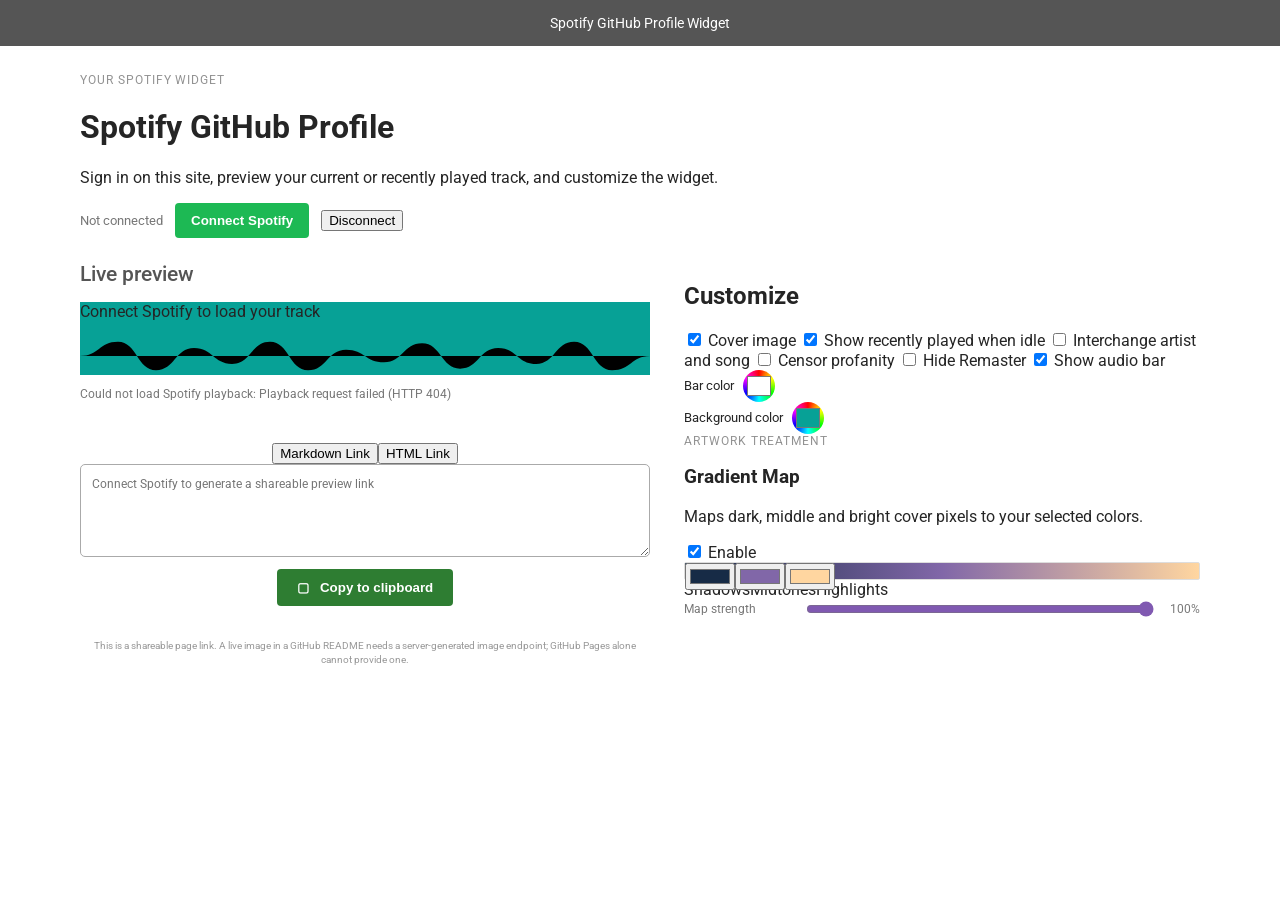
==== commit df033670: "Implement first-party Spotify OAuth backend and live preview flow" ====
--- a/index.html
+++ b/index.html
@@ -13,48 +13,47 @@
 <body>
   <header class="topbar">Spotify GitHub Profile Widget</header>
   <main class="page">
-    <header class="account-row">
-      <div><p class="eyebrow">Novatorem theme</p><h1>Spotify GitHub Profile</h1></div>
-      <div class="account-actions"><span id="connection-status" class="connection-status" role="status">Not connected</span><button id="spotify-connect" class="spotify-button" type="button">Connect Spotify</button></div>
+    <header class="page-heading">
+      <div><p class="eyebrow">Your Spotify widget</p><h1>Spotify GitHub Profile</h1><p class="intro">Sign in on this site, preview your current or recently played track, and customize the widget.</p></div>
+      <div class="account-actions"><span id="connection-status" class="connection-status" role="status">Not connected</span><button id="spotify-connect" class="spotify-button" type="button">Connect Spotify</button><button id="spotify-disconnect" class="disconnect-button hidden" type="button">Disconnect</button></div>
     </header>
 
     <div class="studio-grid">
-      <section class="preview-section" aria-labelledby="preview-title">
-        <h2 id="preview-title">Live preview</h2>
-        <div class="remote-preview"><img id="widget-image" alt="Your Spotify now-playing widget preview" /></div>
-        <p id="status-message" class="status-message" aria-live="polite">Connect Spotify to the widget service, then enter the UID it gives you to load your live preview.</p>
-        <section class="code-section" aria-label="Generated embed code">
-          <div class="tabs" role="tablist" aria-label="Code format"><button class="tab active" id="markdown-tab" type="button" role="tab" aria-selected="true">Markdown Code</button><button class="tab" id="html-tab" type="button" role="tab" aria-selected="false">HTML Code</button></div>
-          <textarea id="code-output" readonly aria-label="Generated widget embed code" placeholder="Connect and enter your widget UID to generate embed code"></textarea>
+      <section class="preview-section" aria-labelledby="preview-heading">
+        <h2 id="preview-heading">Live preview</h2>
+        <div id="widget-preview" class="widget-preview">
+          <div id="cover-wrap" class="cover-wrap"><img id="preview-art" alt="Current track album cover" /><canvas id="gradient-canvas" class="gradient-canvas" aria-hidden="true"></canvas></div>
+          <div class="track-info"><p id="preview-artist" class="artist"></p><p id="preview-song" class="song">Connect Spotify to load your track</p><svg id="preview-wave" class="wave" viewBox="0 0 360 24" preserveAspectRatio="none" aria-hidden="true"><path d="M0 12 C12 12 12 3 24 3 S36 21 48 21 60 7 72 7 84 17 96 17 108 3 120 3 132 21 144 21 156 8 168 8 180 16 192 16 204 4 216 4 228 20 240 20 252 7 264 7 276 17 288 17 300 3 312 3 324 21 336 21 348 12 360 12" /></svg></div>
+        </div>
+        <p id="status-message" class="status-message" aria-live="polite">Connect to Spotify to show your current track or, when idle, your recent play.</p>
+        <section class="code-section" aria-label="Shareable preview link">
+          <div class="code-tabs" role="tablist" aria-label="Code format"><button id="markdown-tab" class="code-tab active" role="tab" aria-selected="true" type="button">Markdown Link</button><button id="html-tab" class="code-tab" role="tab" aria-selected="false" type="button">HTML Link</button></div>
+          <textarea id="code-output" readonly aria-label="Generated preview link" placeholder="Connect Spotify to generate a shareable preview link"></textarea>
           <button id="copy-code" class="copy-button" type="button">▢ &nbsp; Copy to clipboard</button>
           <p id="copy-status" class="copy-status" aria-live="polite"></p>
-          <p class="embed-note">The live widget image is served by the Spotify widget service, which keeps the Spotify authorization and refresh-token handling on its server. The site generator itself does not store Spotify tokens.</p>
+          <p class="embed-note">This is a shareable page link. A live image in a GitHub README needs a server-generated image endpoint; GitHub Pages alone cannot provide one.</p>
         </section>
       </section>
 
-      <section class="options" aria-label="Widget customization">
+      <section class="settings" aria-label="Widget customization">
         <h2>Customize</h2>
-        <p class="instruction">1. Connect Spotify in the widget service. 2. Copy the UID it shows after authorization and paste it here.</p>
-        <label class="uid-field">Widget UID<input id="widget-uid" type="text" autocomplete="off" spellcheck="false" placeholder="Paste the UID shown after Spotify authorization" /></label>
-        <div class="checkbox-options">
-          <label><input id="cover-enabled" type="checkbox" checked /> Cover image</label>
-          <label><input id="show-offline" type="checkbox" /> Show offline state</label>
+        <div class="options-grid">
+          <label><input id="cover-image" type="checkbox" checked /> Cover image</label>
+          <label><input id="show-offline" type="checkbox" checked /> Show recently played when idle</label>
           <label><input id="interchange" type="checkbox" /> Interchange artist and song</label>
           <label><input id="profanity" type="checkbox" /> Censor profanity</label>
           <label><input id="hide-remaster" type="checkbox" /> Hide Remaster</label>
-          <label><input id="automatic-color" type="checkbox" /> Automatic bar color</label>
+          <label><input id="show-wave" type="checkbox" checked /> Show audio bar</label>
         </div>
-        <label class="theme-field">Theme<select id="theme"><option value="novatorem" selected>Novatorem</option></select></label>
-        <div class="theme-row">
-          <label class="color-setting">Bar color<input id="bar-color" type="color" value="#53b14f" /></label>
-          <label class="color-setting">Background color<input id="background-color" type="color" value="#121212" /></label>
+        <div class="color-settings">
+          <label class="color-setting">Bar color<input id="bar-color" type="color" value="#ffffff" /></label>
+          <label class="color-setting">Background color<input id="background-color" type="color" value="#07a196" /></label>
         </div>
-        <section class="gradient-controls" aria-labelledby="gradient-title">
-          <div class="gradient-title"><div><strong id="gradient-title">Gradient Map</strong><span>Procreate-style luminance mapping for the on-page artwork preview</span></div><label><input id="gradient-enabled" type="checkbox" checked /> Enable</label></div>
-          <div class="gradient-ramp" id="gradient-ramp"><label class="stop stop-shadow"><input id="shadow-color" type="color" value="#172b46" aria-label="Shadow color" /></label><label class="stop stop-mid"><input id="mid-color" type="color" value="#8167a8" aria-label="Midtone color" /></label><label class="stop stop-highlight"><input id="highlight-color" type="color" value="#ffd6a0" aria-label="Highlight color" /></label></div>
-          <div class="stop-labels"><span>Shadows</span><span>Midtones</span><span>Highlights</span></div>
-          <label class="strength-setting">Gradient strength<input id="gradient-strength" type="range" min="0" max="100" value="100" /><output id="strength-output">100%</output></label>
-          <p class="gradient-note">The external service renders its own Novatorem image; its API does not expose custom gradient-map colors, so this setting does not alter the generated service image.</p>
+        <section class="gradient-editor" aria-labelledby="gradient-title">
+          <div class="gradient-heading"><div><p class="eyebrow">Artwork treatment</p><h3 id="gradient-title">Gradient Map</h3><p class="field-help">Maps dark, middle and bright cover pixels to your selected colors.</p></div><label class="enable-gradient"><input id="gradient-enabled" type="checkbox" checked /> Enable</label></div>
+          <div id="gradient-ramp" class="gradient-ramp"><label class="gradient-stop stop-shadow"><input id="shadow-color" type="color" value="#172b46" aria-label="Shadow color" /></label><label class="gradient-stop stop-mid"><input id="mid-color" type="color" value="#8167a8" aria-label="Midtone color" /></label><label class="gradient-stop stop-highlight"><input id="highlight-color" type="color" value="#ffd6a0" aria-label="Highlight color" /></label></div>
+          <div class="gradient-labels"><span>Shadows</span><span>Midtones</span><span>Highlights</span></div>
+          <label class="strength-setting"><span>Map strength</span><input id="gradient-strength" type="range" min="0" max="100" value="100" /><output id="strength-output">100%</output></label>
         </section>
       </section>
     </div>
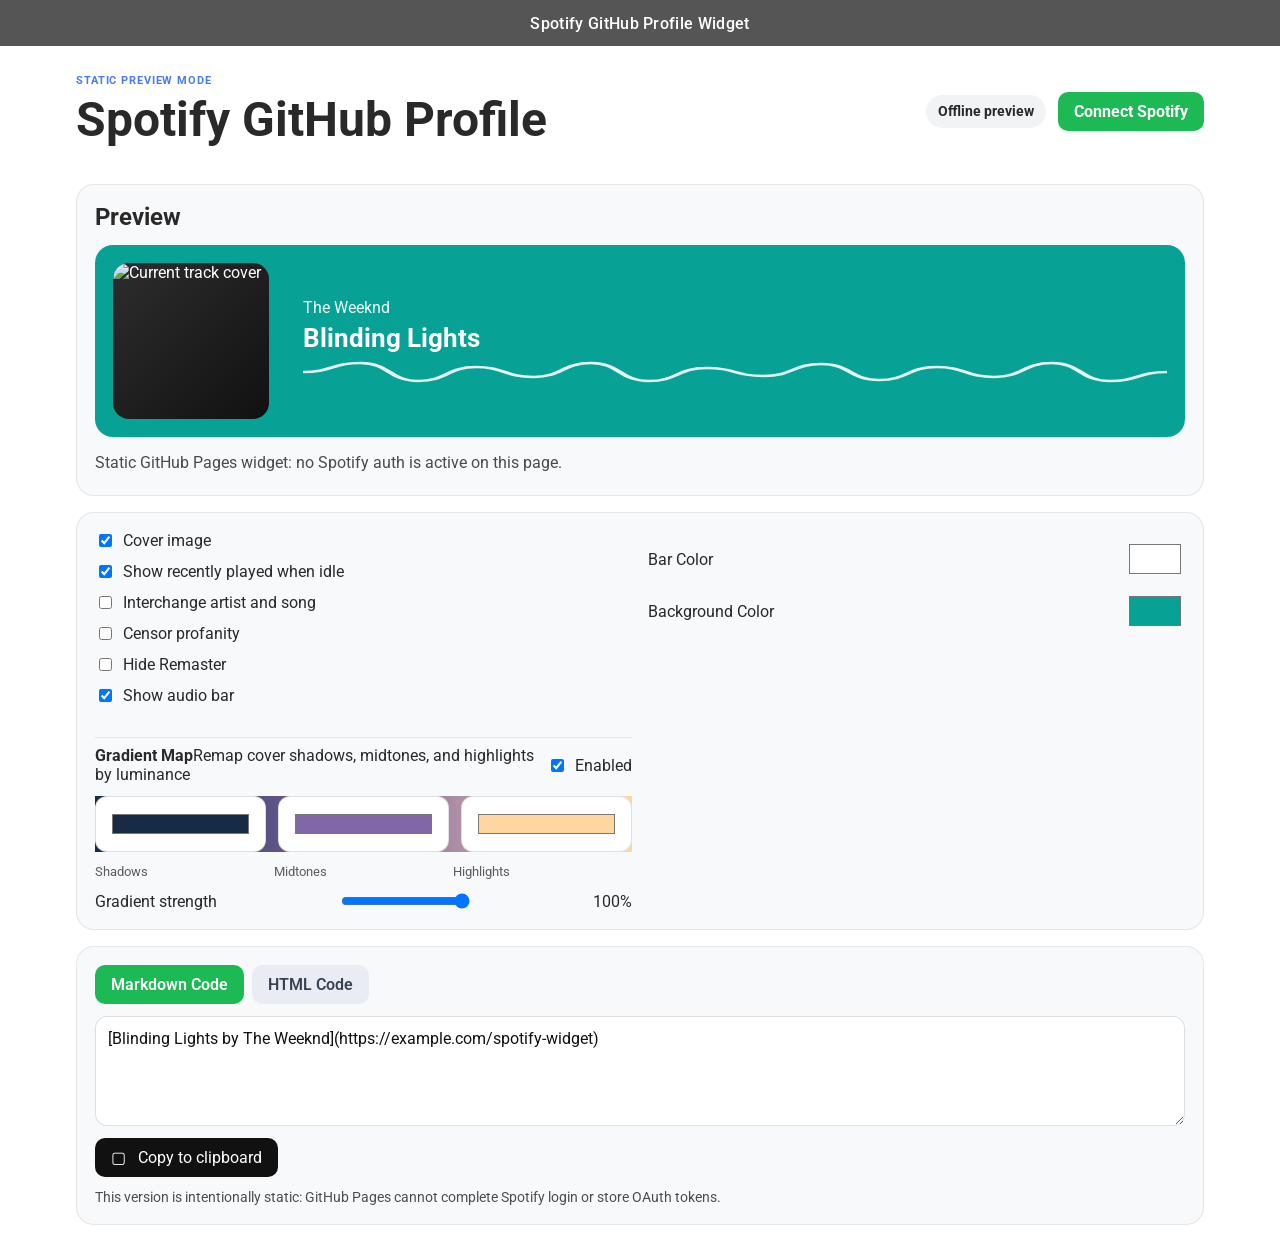
==== commit 90b94b64: "Reset the site to a stable static GitHub Pages state without the broken OAuth flow" ====
--- a/index.html
+++ b/index.html
@@ -13,50 +13,65 @@
 <body>
   <header class="topbar">Spotify GitHub Profile Widget</header>
   <main class="page">
-    <header class="page-heading">
-      <div><p class="eyebrow">Your Spotify widget</p><h1>Spotify GitHub Profile</h1><p class="intro">Sign in on this site, preview your current or recently played track, and customize the widget.</p></div>
-      <div class="account-actions"><span id="connection-status" class="connection-status" role="status">Not connected</span><button id="spotify-connect" class="spotify-button" type="button">Connect Spotify</button><button id="spotify-disconnect" class="disconnect-button hidden" type="button">Disconnect</button></div>
+    <header class="account-row">
+      <div>
+        <p class="eyebrow">Static preview mode</p>
+        <h1>Spotify GitHub Profile</h1>
+      </div>
+      <div class="account-actions">
+        <span id="connection-status" class="connection-status" role="status">Offline preview</span>
+        <button id="spotify-connect" class="spotify-button" type="button">Connect Spotify</button>
+      </div>
     </header>
 
-    <div class="studio-grid">
-      <section class="preview-section" aria-labelledby="preview-heading">
-        <h2 id="preview-heading">Live preview</h2>
-        <div id="widget-preview" class="widget-preview">
-          <div id="cover-wrap" class="cover-wrap"><img id="preview-art" alt="Current track album cover" /><canvas id="gradient-canvas" class="gradient-canvas" aria-hidden="true"></canvas></div>
-          <div class="track-info"><p id="preview-artist" class="artist"></p><p id="preview-song" class="song">Connect Spotify to load your track</p><svg id="preview-wave" class="wave" viewBox="0 0 360 24" preserveAspectRatio="none" aria-hidden="true"><path d="M0 12 C12 12 12 3 24 3 S36 21 48 21 60 7 72 7 84 17 96 17 108 3 120 3 132 21 144 21 156 8 168 8 180 16 192 16 204 4 216 4 228 20 240 20 252 7 264 7 276 17 288 17 300 3 312 3 324 21 336 21 348 12 360 12" /></svg></div>
+    <section class="preview-section" aria-labelledby="preview-title">
+      <h2 id="preview-title">Preview</h2>
+      <div id="widget-preview" class="widget-preview">
+        <div id="cover-wrap" class="cover-wrap">
+          <img id="preview-art" class="cover" alt="Current track cover" />
+          <canvas id="gradient-canvas" class="gradient-canvas" aria-hidden="true"></canvas>
         </div>
-        <p id="status-message" class="status-message" aria-live="polite">Connect to Spotify to show your current track or, when idle, your recent play.</p>
-        <section class="code-section" aria-label="Shareable preview link">
-          <div class="code-tabs" role="tablist" aria-label="Code format"><button id="markdown-tab" class="code-tab active" role="tab" aria-selected="true" type="button">Markdown Link</button><button id="html-tab" class="code-tab" role="tab" aria-selected="false" type="button">HTML Link</button></div>
-          <textarea id="code-output" readonly aria-label="Generated preview link" placeholder="Connect Spotify to generate a shareable preview link"></textarea>
-          <button id="copy-code" class="copy-button" type="button">▢ &nbsp; Copy to clipboard</button>
-          <p id="copy-status" class="copy-status" aria-live="polite"></p>
-          <p class="embed-note">This is a shareable page link. A live image in a GitHub README needs a server-generated image endpoint; GitHub Pages alone cannot provide one.</p>
-        </section>
+        <div class="track-info">
+          <p id="preview-artist" class="artist">The Weeknd</p>
+          <p id="preview-song" class="song">Blinding Lights</p>
+          <svg id="preview-wave" class="wave" viewBox="0 0 360 24" preserveAspectRatio="none" aria-hidden="true">
+            <path d="M0 12 C12 12 12 3 24 3 S36 21 48 21 60 7 72 7 84 17 96 17 108 3 120 3 132 21 144 21 156 8 168 8 180 16 192 16 204 4 216 4 228 20 240 20 252 7 264 7 276 17 288 17 300 3 312 3 324 21 336 21 348 12 360 12" />
+          </svg>
+        </div>
+      </div>
+      <p id="status-message" class="status-message" aria-live="polite">Static GitHub Pages widget: no Spotify auth is active on this page.</p>
+    </section>
+
+    <section class="options" aria-label="Widget options">
+      <div class="checkbox-options">
+        <label><input id="cover-enabled" type="checkbox" checked /> Cover image</label>
+        <label><input id="show-offline" type="checkbox" checked /> Show recently played when idle</label>
+        <label><input id="interchange" type="checkbox" /> Interchange artist and song</label>
+        <label><input id="censor" type="checkbox" /> Censor profanity</label>
+        <label><input id="hide-remaster" type="checkbox" /> Hide Remaster</label>
+        <label><input id="show-wave" type="checkbox" checked /> Show audio bar</label>
+      </div>
+      <div class="theme-row">
+        <label class="color-setting">Bar Color <input id="bar-color" type="color" value="#ffffff" /></label>
+        <label class="color-setting">Background Color <input id="background-color" type="color" value="#07a196" /></label>
+      </div>
+      <section class="gradient-controls" aria-labelledby="gradient-title">
+        <div class="gradient-title"><div><strong id="gradient-title">Gradient Map</strong><span>Remap cover shadows, midtones, and highlights by luminance</span></div><label><input id="gradient-enabled" type="checkbox" checked /> Enabled</label></div>
+        <div class="gradient-ramp" id="gradient-ramp"><label class="stop"><input id="shadow-color" type="color" value="#172b46" aria-label="Shadow color" /></label><label class="stop"><input id="mid-color" type="color" value="#8167a8" aria-label="Midtone color" /></label><label class="stop"><input id="highlight-color" type="color" value="#ffd6a0" aria-label="Highlight color" /></label></div>
+        <div class="stop-labels"><span>Shadows</span><span>Midtones</span><span>Highlights</span></div>
+        <label class="strength-setting">Gradient strength <input id="gradient-strength" type="range" min="0" max="100" value="100" /><output id="strength-output">100%</output></label>
       </section>
+    </section>
 
-      <section class="settings" aria-label="Widget customization">
-        <h2>Customize</h2>
-        <div class="options-grid">
-          <label><input id="cover-image" type="checkbox" checked /> Cover image</label>
-          <label><input id="show-offline" type="checkbox" checked /> Show recently played when idle</label>
-          <label><input id="interchange" type="checkbox" /> Interchange artist and song</label>
-          <label><input id="profanity" type="checkbox" /> Censor profanity</label>
-          <label><input id="hide-remaster" type="checkbox" /> Hide Remaster</label>
-          <label><input id="show-wave" type="checkbox" checked /> Show audio bar</label>
-        </div>
-        <div class="color-settings">
-          <label class="color-setting">Bar color<input id="bar-color" type="color" value="#ffffff" /></label>
-          <label class="color-setting">Background color<input id="background-color" type="color" value="#07a196" /></label>
-        </div>
-        <section class="gradient-editor" aria-labelledby="gradient-title">
-          <div class="gradient-heading"><div><p class="eyebrow">Artwork treatment</p><h3 id="gradient-title">Gradient Map</h3><p class="field-help">Maps dark, middle and bright cover pixels to your selected colors.</p></div><label class="enable-gradient"><input id="gradient-enabled" type="checkbox" checked /> Enable</label></div>
-          <div id="gradient-ramp" class="gradient-ramp"><label class="gradient-stop stop-shadow"><input id="shadow-color" type="color" value="#172b46" aria-label="Shadow color" /></label><label class="gradient-stop stop-mid"><input id="mid-color" type="color" value="#8167a8" aria-label="Midtone color" /></label><label class="gradient-stop stop-highlight"><input id="highlight-color" type="color" value="#ffd6a0" aria-label="Highlight color" /></label></div>
-          <div class="gradient-labels"><span>Shadows</span><span>Midtones</span><span>Highlights</span></div>
-          <label class="strength-setting"><span>Map strength</span><input id="gradient-strength" type="range" min="0" max="100" value="100" /><output id="strength-output">100%</output></label>
-        </section>
-      </section>
-    </div>
+    <section class="code-section">
+      <div class="tabs" role="tablist">
+        <button class="tab active" id="markdown-tab" type="button" role="tab" aria-selected="true">Markdown Code</button>
+        <button class="tab" id="html-tab" type="button" role="tab" aria-selected="false">HTML Code</button>
+      </div>
+      <textarea id="code-output" readonly aria-label="Generated widget preview code" placeholder="This static preview does not generate a live Spotify URL."></textarea>
+      <button id="copy-code" class="copy-button" type="button">▢ &nbsp; Copy to clipboard</button>
+      <p class="embed-note">This version is intentionally static: GitHub Pages cannot complete Spotify login or store OAuth tokens.</p>
+    </section>
   </main>
   <script src="app.js"></script>
 </body>
--- a/style.css
+++ b/style.css
@@ -1 +1 @@
-*{box-sizing:border-box}html,body{margin:0;min-height:100%;font-family:Roboto,Arial,sans-serif;color:#252525;background:#fff}.topbar{height:46px;display:grid;place-items:center;background:#555;color:#fff;font-size:14px}.page{width:min(1120px,calc(100% - 36px));margin:0 auto;padding:27px 0 60px}.account-row{display:flex;align-items:center;justify-content:space-between;gap:24px;padding-bottom:20px;border-bottom:1px solid #e4e4e4}.account-row h1{margin:0;font-size:28px;font-weight:500}.eyebrow{margin:0 0 5px;color:#929292;font-size:12px;letter-spacing:.08em;text-transform:uppercase}.account-actions{display:flex;align-items:center;gap:12px}.connection-status{color:#777;font-size:13px}.spotify-button{padding:10px 16px;border:0;border-radius:4px;background:#1db954;color:#fff;font-weight:600;cursor:pointer}.studio-grid{display:grid;grid-template-columns:minmax(0,1.05fr) minmax(390px,.95fr);align-items:start;gap:34px;padding-top:24px}.preview-section,.options{min-width:0}.preview-section h2,.options h2{margin:0 0 14px;color:#555;font-size:21px;font-weight:500}.remote-preview{display:grid;min-height:145px;place-items:center;padding:15px;border:1px solid #eee;border-radius:5px;background:#fff}.remote-preview img{display:block;width:min(100%,520px);height:auto}.status-message{min-height:38px;margin:10px 0 16px;color:#777;font-size:12px;line-height:1.5}.options{padding:18px;border:1px solid #e6e6e6;border-radius:6px;background:#fff}.instruction{margin:0 0 14px;color:#888;font-size:12px;line-height:1.5}.uid-field,.theme-field{display:grid;gap:7px;margin:0 0 17px;color:#777;font-size:13px}.uid-field input,.theme-field select{height:39px;padding:0 10px;border:1px solid #ddd;border-radius:4px;background:white;color:#444;font:inherit}.checkbox-options{display:grid;grid-template-columns:1fr 1fr;gap:14px 12px;color:#777}.checkbox-options label{display:flex;align-items:center;gap:8px;font-size:13px;line-height:1.4}.checkbox-options input,.automatic-setting input,.gradient-title input{accent-color:#26a69a}.checkbox-options input{width:17px;height:17px;flex:0 0 auto}.theme-field{margin:18px 0 0}.theme-row{display:flex;align-items:center;gap:24px;margin:14px 0 20px;color:#777}.color-setting{display:flex;align-items:center;gap:9px;font-size:13px;white-space:nowrap}.color-setting input{width:32px;height:32px;padding:2px;border:0;border-radius:50%;background:conic-gradient(red,yellow,lime,cyan,blue,magenta,red);cursor:pointer}.automatic-setting{display:flex;align-items:center;gap:8px;margin:12px 0;color:#777;font-size:13px}.gradient-controls{padding:15px;border:1px solid #e8e8e8;border-radius:5px;background:#fdfdfd}.gradient-title{display:flex;align-items:flex-start;justify-content:space-between;gap:12px;margin-bottom:19px}.gradient-title strong{display:block;color:#444;font-size:15px;font-weight:500}.gradient-title span{display:block;margin-top:4px;color:#999;font-size:11px;line-height:1.4}.gradient-title label{display:flex;align-items:center;gap:5px;color:#777;font-size:12px;white-space:nowrap}.gradient-ramp{position:relative;height:18px;border:1px solid #ddd;border-radius:2px}.stop{position:absolute;top:50%;width:27px;height:27px;transform:translate(-50%,-50%);border:2px solid #fff;border-radius:50%;box-shadow:0 1px 5px #999}.stop-shadow{left:0}.stop-mid{left:50%}.stop-highlight{left:100%}.stop input{width:100%;height:100%;padding:0;border:0;border-radius:50%;background:transparent;cursor:pointer}.stop-labels{display:flex;justify-content:space-between;margin:9px 0 14px;color:#999;font-size:11px}.strength-setting{display:grid;grid-template-columns:110px 1fr 38px;align-items:center;gap:10px;color:#777;font-size:12px}.strength-setting input{width:100%;accent-color:#8059b1}.strength-setting output{text-align:right}.gradient-note{margin:12px 0 0;color:#999;font-size:10px;line-height:1.45}.code-section{margin-top:20px;text-align:center}.tabs{display:flex;justify-content:center;gap:15px;margin-bottom:9px}.tab{padding:7px 8px;border:0;border-bottom:2px solid transparent;background:transparent;color:#aaa;font-size:22px;cursor:pointer}.tab.active{border-bottom-color:#999;color:#555}.code-section textarea{display:block;width:100%;height:93px;padding:11px;border:1px solid #aaa;border-radius:5px;font:12px/1.45 Roboto,Arial,sans-serif;resize:vertical;overflow-wrap:anywhere}.copy-button{margin-top:12px;padding:11px 20px;border:0;border-radius:4px;background:#2e7d32;color:#fff;font-weight:600;cursor:pointer}.copy-status{min-height:16px;margin:8px 0 0;color:#36804c;font-size:12px}.embed-note{margin:9px 0 0;color:#999;font-size:10px;line-height:1.45}@media(max-width:800px){.page{width:calc(100% - 28px);padding-top:18px}.account-row{align-items:flex-start;flex-direction:column}.studio-grid{grid-template-columns:1fr;gap:22px}.checkbox-options{grid-template-columns:1fr 1fr}}@media(max-width:480px){.options{padding:14px}.checkbox-options{grid-template-columns:1fr}.theme-row{gap:15px;flex-wrap:wrap}.tab{font-size:19px}}
+*{box-sizing:border-box}html,body{margin:0;min-height:100%;font-family:Roboto,Arial,sans-serif;color:#292929;background:#fff}.topbar{height:46px;display:grid;place-items:center;background:#555;color:#fff;font-weight:500;letter-spacing:.02em}.page{max-width:1160px;margin:0 auto;padding:16px}.account-row{display:flex;justify-content:space-between;align-items:center;gap:16px;padding:12px 0 20px}.eyebrow{margin:0 0 4px;color:#4b7bec;font-weight:700;letter-spacing:.08em;text-transform:uppercase;font-size:11px}.account-row h1{margin:0;font-size:clamp(2rem,4vw,3rem)}.account-actions{display:flex;align-items:center;gap:12px}.connection-status{display:inline-flex;align-items:center;justify-content:center;padding:8px 12px;border-radius:999px;background:#f1f3f5;font-weight:700;font-size:.9rem}.spotify-button,.copy-button,.tab{border:none;border-radius:10px;padding:10px 16px;font:inherit;cursor:pointer}.spotify-button{background:#1db954;color:#fff;font-weight:700}.preview-section,.options,.code-section{background:#f8f9fb;border:1px solid rgba(0,0,0,.08);border-radius:18px;padding:18px;margin-top:16px}.preview-section h2,.options h2{margin:0 0 14px}.widget-preview{display:grid;grid-template-columns:172px 1fr;gap:18px;align-items:center;background:#07a196;border-radius:18px;padding:18px;min-height:184px;color:#fff}.cover-wrap{position:relative;display:block;width:156px;height:156px;border-radius:16px;overflow:hidden;background:linear-gradient(135deg,#2d2d2d,#111)}.cover{width:100%;height:100%;object-fit:cover;display:block}.gradient-canvas{position:absolute;inset:0;width:100%;height:100%;display:block;mix-blend-mode:screen;opacity:.9}.track-info{display:flex;flex-direction:column;gap:6px}.artist,.song{margin:0;line-height:1.2}.artist{font-size:1rem;opacity:.95}.song{font-size:1.6rem;font-weight:700}.wave{width:100%;height:24px;fill:none;stroke:#fff;stroke-width:2.4;stroke-linecap:round;stroke-linejoin:round;opacity:.9}.status-message{margin:16px 0 0;color:#4a4a4a;min-height:24px}.options{display:grid;grid-template-columns:1fr 1fr;gap:16px}.checkbox-options,.theme-row,.gradient-controls{display:flex;flex-direction:column;gap:12px}.checkbox-options label,.color-setting,.strength-setting,.gradient-title,.gradient-controls label,.gradient-ramp{display:flex;align-items:center;gap:8px}.theme-row{margin-top:8px}.color-setting{justify-content:space-between}.color-setting input{width:60px;height:40px;border:none;background:transparent}.gradient-controls{margin-top:16px;padding-top:8px;border-top:1px solid rgba(0,0,0,.08)}.gradient-ramp{display:grid;grid-template-columns:repeat(3,1fr);gap:12px}.stop{display:grid;place-items:center;border:1px solid rgba(0,0,0,.12);border-radius:12px;padding:12px;background:#fff}.stop input{width:100%;height:30px;border:none;background:transparent}.stop-labels{display:grid;grid-template-columns:repeat(3,1fr);font-size:.8rem;color:#5c5c5c}.strength-setting{justify-content:space-between}.tabs{display:flex;gap:8px;margin-bottom:12px}.tab{background:#e9edf3;color:#374151;font-weight:600}.tab.active{background:#1db954;color:#fff}.code-section textarea{width:100%;min-height:110px;border:1px solid rgba(0,0,0,.12);border-radius:12px;padding:12px;font:inherit;resize:vertical;background:#fff;color:#111}.copy-button{background:#111;color:#fff;margin-top:8px}.embed-note{margin:12px 0 0;color:#4d4d4d;font-size:.9rem}.hidden{display:none!important}@media (max-width:760px){.account-row{flex-direction:column;align-items:flex-start}.widget-preview{grid-template-columns:1fr;}.cover-wrap{width:100%;max-width:220px;height:220px}.options{grid-template-columns:1fr}.}
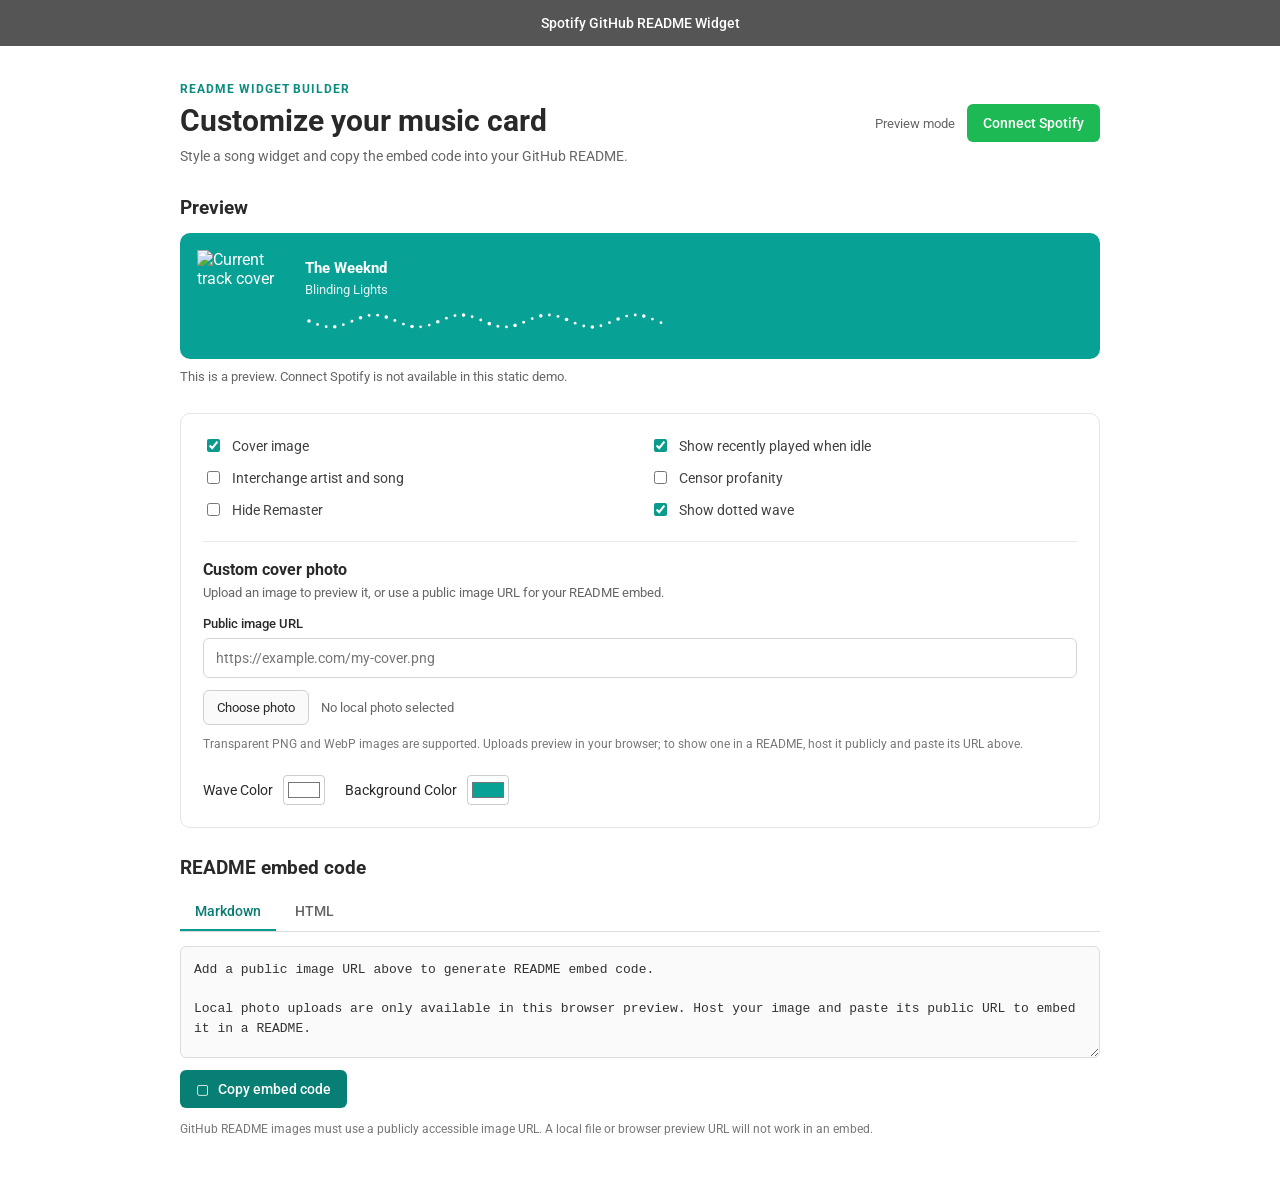
==== commit 586d9f6e: "Replace gradient controls with custom cover uploads and dotted wave" ====
--- a/index.html
+++ b/index.html
@@ -4,22 +4,24 @@
   <meta charset="UTF-8" />
   <meta name="viewport" content="width=device-width, initial-scale=1" />
   <meta name="theme-color" content="#ffffff" />
-  <title>Spotify GitHub Profile Widget</title>
+  <meta name="description" content="Create a customizable Spotify-style music widget for your GitHub README." />
+  <title>Spotify GitHub README Widget</title>
   <link rel="preconnect" href="https://fonts.googleapis.com" />
   <link rel="preconnect" href="https://fonts.gstatic.com" crossorigin />
   <link href="https://fonts.googleapis.com/css2?family=Roboto:wght@400;500;700&display=swap" rel="stylesheet" />
   <link rel="stylesheet" href="style.css" />
 </head>
 <body>
-  <header class="topbar">Spotify GitHub Profile Widget</header>
+  <header class="topbar">Spotify GitHub README Widget</header>
   <main class="page">
     <header class="account-row">
       <div>
-        <p class="eyebrow">Static preview mode</p>
-        <h1>Spotify GitHub Profile</h1>
+        <p class="eyebrow">README widget builder</p>
+        <h1>Customize your music card</h1>
+        <p class="intro">Style a song widget and copy the embed code into your GitHub README.</p>
       </div>
       <div class="account-actions">
-        <span id="connection-status" class="connection-status" role="status">Offline preview</span>
+        <span id="connection-status" class="connection-status" role="status">Preview mode</span>
         <button id="spotify-connect" class="spotify-button" type="button">Connect Spotify</button>
       </div>
     </header>
@@ -29,17 +31,14 @@
       <div id="widget-preview" class="widget-preview">
         <div id="cover-wrap" class="cover-wrap">
           <img id="preview-art" class="cover" alt="Current track cover" />
-          <canvas id="gradient-canvas" class="gradient-canvas" aria-hidden="true"></canvas>
         </div>
         <div class="track-info">
           <p id="preview-artist" class="artist">The Weeknd</p>
           <p id="preview-song" class="song">Blinding Lights</p>
-          <svg id="preview-wave" class="wave" viewBox="0 0 360 24" preserveAspectRatio="none" aria-hidden="true">
-            <path d="M0 12 C12 12 12 3 24 3 S36 21 48 21 60 7 72 7 84 17 96 17 108 3 120 3 132 21 144 21 156 8 168 8 180 16 192 16 204 4 216 4 228 20 240 20 252 7 264 7 276 17 288 17 300 3 312 3 324 21 336 21 348 12 360 12" />
-          </svg>
+          <svg id="preview-wave" class="wave" viewBox="0 0 360 24" preserveAspectRatio="none" aria-hidden="true"></svg>
         </div>
       </div>
-      <p id="status-message" class="status-message" aria-live="polite">Static GitHub Pages widget: no Spotify auth is active on this page.</p>
+      <p id="status-message" class="status-message" aria-live="polite">This is a preview. Connect Spotify is not available in this static demo.</p>
     </section>
 
     <section class="options" aria-label="Widget options">
@@ -49,28 +48,38 @@
         <label><input id="interchange" type="checkbox" /> Interchange artist and song</label>
         <label><input id="censor" type="checkbox" /> Censor profanity</label>
         <label><input id="hide-remaster" type="checkbox" /> Hide Remaster</label>
-        <label><input id="show-wave" type="checkbox" checked /> Show audio bar</label>
+        <label><input id="show-wave" type="checkbox" checked /> Show dotted wave</label>
       </div>
+
+      <section class="photo-controls" aria-labelledby="photo-title">
+        <div class="section-heading">
+          <div><h2 id="photo-title">Custom cover photo</h2><p>Upload an image to preview it, or use a public image URL for your README embed.</p></div>
+        </div>
+        <label class="field-label" for="photo-url">Public image URL</label>
+        <input id="photo-url" class="text-input" type="url" placeholder="https://example.com/my-cover.png" autocomplete="url" />
+        <div class="upload-row">
+          <label class="upload-button" for="photo-upload">Choose photo</label>
+          <input id="photo-upload" class="file-input" type="file" accept="image/*" />
+          <span id="photo-name" class="photo-name">No local photo selected</span>
+        </div>
+        <p class="field-hint">Transparent PNG and WebP images are supported. Uploads preview in your browser; to show one in a README, host it publicly and paste its URL above.</p>
+      </section>
+
       <div class="theme-row">
-        <label class="color-setting">Bar Color <input id="bar-color" type="color" value="#ffffff" /></label>
+        <label class="color-setting">Wave Color <input id="bar-color" type="color" value="#ffffff" /></label>
         <label class="color-setting">Background Color <input id="background-color" type="color" value="#07a196" /></label>
       </div>
-      <section class="gradient-controls" aria-labelledby="gradient-title">
-        <div class="gradient-title"><div><strong id="gradient-title">Gradient Map</strong><span>Remap cover shadows, midtones, and highlights by luminance</span></div><label><input id="gradient-enabled" type="checkbox" checked /> Enabled</label></div>
-        <div class="gradient-ramp" id="gradient-ramp"><label class="stop"><input id="shadow-color" type="color" value="#172b46" aria-label="Shadow color" /></label><label class="stop"><input id="mid-color" type="color" value="#8167a8" aria-label="Midtone color" /></label><label class="stop"><input id="highlight-color" type="color" value="#ffd6a0" aria-label="Highlight color" /></label></div>
-        <div class="stop-labels"><span>Shadows</span><span>Midtones</span><span>Highlights</span></div>
-        <label class="strength-setting">Gradient strength <input id="gradient-strength" type="range" min="0" max="100" value="100" /><output id="strength-output">100%</output></label>
-      </section>
     </section>
 
-    <section class="code-section">
-      <div class="tabs" role="tablist">
-        <button class="tab active" id="markdown-tab" type="button" role="tab" aria-selected="true">Markdown Code</button>
-        <button class="tab" id="html-tab" type="button" role="tab" aria-selected="false">HTML Code</button>
+    <section class="code-section" aria-labelledby="code-title">
+      <h2 id="code-title">README embed code</h2>
+      <div class="tabs" role="tablist" aria-label="Embed code format">
+        <button class="tab active" id="markdown-tab" type="button" role="tab" aria-selected="true">Markdown</button>
+        <button class="tab" id="html-tab" type="button" role="tab" aria-selected="false">HTML</button>
       </div>
-      <textarea id="code-output" readonly aria-label="Generated widget preview code" placeholder="This static preview does not generate a live Spotify URL."></textarea>
-      <button id="copy-code" class="copy-button" type="button">▢ &nbsp; Copy to clipboard</button>
-      <p class="embed-note">This version is intentionally static: GitHub Pages cannot complete Spotify login or store OAuth tokens.</p>
+      <textarea id="code-output" readonly aria-label="Generated README embed code" placeholder="Add a public image URL to generate embed code."></textarea>
+      <button id="copy-code" class="copy-button" type="button">▢ &nbsp; Copy embed code</button>
+      <p class="embed-note">GitHub README images must use a publicly accessible image URL. A local file or browser preview URL will not work in an embed.</p>
     </section>
   </main>
   <script src="app.js"></script>
--- a/style.css
+++ b/style.css
@@ -1 +1 @@
-*{box-sizing:border-box}html,body{margin:0;min-height:100%;font-family:Roboto,Arial,sans-serif;color:#292929;background:#fff}.topbar{height:46px;display:grid;place-items:center;background:#555;color:#fff;font-weight:500;letter-spacing:.02em}.page{max-width:1160px;margin:0 auto;padding:16px}.account-row{display:flex;justify-content:space-between;align-items:center;gap:16px;padding:12px 0 20px}.eyebrow{margin:0 0 4px;color:#4b7bec;font-weight:700;letter-spacing:.08em;text-transform:uppercase;font-size:11px}.account-row h1{margin:0;font-size:clamp(2rem,4vw,3rem)}.account-actions{display:flex;align-items:center;gap:12px}.connection-status{display:inline-flex;align-items:center;justify-content:center;padding:8px 12px;border-radius:999px;background:#f1f3f5;font-weight:700;font-size:.9rem}.spotify-button,.copy-button,.tab{border:none;border-radius:10px;padding:10px 16px;font:inherit;cursor:pointer}.spotify-button{background:#1db954;color:#fff;font-weight:700}.preview-section,.options,.code-section{background:#f8f9fb;border:1px solid rgba(0,0,0,.08);border-radius:18px;padding:18px;margin-top:16px}.preview-section h2,.options h2{margin:0 0 14px}.widget-preview{display:grid;grid-template-columns:172px 1fr;gap:18px;align-items:center;background:#07a196;border-radius:18px;padding:18px;min-height:184px;color:#fff}.cover-wrap{position:relative;display:block;width:156px;height:156px;border-radius:16px;overflow:hidden;background:linear-gradient(135deg,#2d2d2d,#111)}.cover{width:100%;height:100%;object-fit:cover;display:block}.gradient-canvas{position:absolute;inset:0;width:100%;height:100%;display:block;mix-blend-mode:screen;opacity:.9}.track-info{display:flex;flex-direction:column;gap:6px}.artist,.song{margin:0;line-height:1.2}.artist{font-size:1rem;opacity:.95}.song{font-size:1.6rem;font-weight:700}.wave{width:100%;height:24px;fill:none;stroke:#fff;stroke-width:2.4;stroke-linecap:round;stroke-linejoin:round;opacity:.9}.status-message{margin:16px 0 0;color:#4a4a4a;min-height:24px}.options{display:grid;grid-template-columns:1fr 1fr;gap:16px}.checkbox-options,.theme-row,.gradient-controls{display:flex;flex-direction:column;gap:12px}.checkbox-options label,.color-setting,.strength-setting,.gradient-title,.gradient-controls label,.gradient-ramp{display:flex;align-items:center;gap:8px}.theme-row{margin-top:8px}.color-setting{justify-content:space-between}.color-setting input{width:60px;height:40px;border:none;background:transparent}.gradient-controls{margin-top:16px;padding-top:8px;border-top:1px solid rgba(0,0,0,.08)}.gradient-ramp{display:grid;grid-template-columns:repeat(3,1fr);gap:12px}.stop{display:grid;place-items:center;border:1px solid rgba(0,0,0,.12);border-radius:12px;padding:12px;background:#fff}.stop input{width:100%;height:30px;border:none;background:transparent}.stop-labels{display:grid;grid-template-columns:repeat(3,1fr);font-size:.8rem;color:#5c5c5c}.strength-setting{justify-content:space-between}.tabs{display:flex;gap:8px;margin-bottom:12px}.tab{background:#e9edf3;color:#374151;font-weight:600}.tab.active{background:#1db954;color:#fff}.code-section textarea{width:100%;min-height:110px;border:1px solid rgba(0,0,0,.12);border-radius:12px;padding:12px;font:inherit;resize:vertical;background:#fff;color:#111}.copy-button{background:#111;color:#fff;margin-top:8px}.embed-note{margin:12px 0 0;color:#4d4d4d;font-size:.9rem}.hidden{display:none!important}@media (max-width:760px){.account-row{flex-direction:column;align-items:flex-start}.widget-preview{grid-template-columns:1fr;}.cover-wrap{width:100%;max-width:220px;height:220px}.options{grid-template-columns:1fr}.}
+*{box-sizing:border-box}html,body{margin:0;min-height:100%;font-family:Roboto,Arial,sans-serif;color:#292929;background:#fff}.topbar{height:46px;display:grid;place-items:center;background:#555;color:#fff;font-size:14px;font-weight:500}.page{width:min(920px,calc(100% - 32px));margin:36px auto 64px}.account-row{display:flex;align-items:center;justify-content:space-between;gap:24px;margin-bottom:32px}.eyebrow{margin:0 0 7px;color:#0b8d80;font-size:12px;font-weight:700;letter-spacing:.08em;text-transform:uppercase}h1{margin:0;font-size:30px;line-height:1.2}.intro{margin:9px 0 0;color:#666;font-size:14px}.account-actions{display:flex;align-items:center;gap:12px}.connection-status{color:#666;font-size:13px;white-space:nowrap}.spotify-button,.copy-button{border:0;border-radius:6px;background:#1db954;color:#fff;font:500 14px Roboto,Arial,sans-serif;padding:11px 16px;cursor:pointer}.spotify-button:hover,.copy-button:hover{background:#169c45}.preview-section h2,.code-section h2{margin:0 0 14px;font-size:19px}.widget-preview{display:flex;align-items:center;gap:16px;min-height:126px;padding:17px;border-radius:10px;background:#07a196;color:#fff}.cover-wrap{width:92px;height:92px;flex:0 0 92px;display:grid;place-items:center;overflow:hidden;background:transparent}.cover{display:block;width:100%;height:100%;object-fit:contain}.track-info{min-width:0;flex:1}.artist,.song{overflow:hidden;margin:0;text-overflow:ellipsis;white-space:nowrap}.artist{font-size:15px;font-weight:700}.song{margin-top:5px;font-size:13px;opacity:.88}.wave{display:block;width:min(100%,360px);height:24px;margin-top:12px;overflow:visible}.wave-dot{fill:#fff}.status-message{min-height:20px;margin:10px 0 0;color:#666;font-size:13px}.options{display:grid;gap:22px;margin-top:24px;padding:22px;border:1px solid #e6e6e6;border-radius:10px}.checkbox-options{display:grid;grid-template-columns:repeat(2,minmax(0,1fr));gap:13px 20px}.checkbox-options label{display:flex;align-items:center;gap:9px;color:#414141;font-size:14px}.checkbox-options input{accent-color:#0b9b8d}.photo-controls{padding-top:18px;border-top:1px solid #e9e9e9}.section-heading h2{margin:0;font-size:16px}.section-heading p{margin:6px 0 16px;color:#666;font-size:13px}.field-label{display:block;margin-bottom:7px;font-size:13px;font-weight:500}.text-input{width:100%;padding:11px 12px;border:1px solid #d5d5d5;border-radius:6px;font:14px Roboto,Arial,sans-serif}.text-input:focus{outline:2px solid #80d5cc;outline-offset:1px}.upload-row{display:flex;align-items:center;gap:12px;margin-top:12px}.file-input{position:absolute;width:1px;height:1px;overflow:hidden;clip:rect(0,0,0,0);white-space:nowrap;clip-path:inset(50%)}.upload-button{display:inline-block;padding:9px 13px;border:1px solid #cfcfcf;border-radius:6px;background:#fafafa;font-size:13px;cursor:pointer}.upload-button:hover{background:#f0f0f0}.file-input:focus-visible+.photo-name{outline:2px solid #80d5cc}.photo-name{overflow:hidden;color:#666;font-size:13px;text-overflow:ellipsis;white-space:nowrap}.field-hint{margin:10px 0 0;color:#777;font-size:12px;line-height:1.5}.theme-row{display:flex;flex-wrap:wrap;gap:20px}.color-setting{display:flex;align-items:center;gap:10px;font-size:14px}.color-setting input{width:42px;height:30px;padding:2px;border:1px solid #ccc;border-radius:4px;background:#fff}.code-section{margin-top:28px}.tabs{display:flex;gap:4px;border-bottom:1px solid #ddd}.tab{padding:10px 15px;border:0;border-bottom:2px solid transparent;background:transparent;color:#666;font:500 14px Roboto,Arial,sans-serif;cursor:pointer}.tab.active{border-bottom-color:#0b9b8d;color:#087c72}.code-section textarea{display:block;width:100%;min-height:112px;margin:14px 0 12px;padding:13px;border:1px solid #ddd;border-radius:6px;background:#fafafa;color:#333;font:13px/1.5 ui-monospace,SFMono-Regular,Consolas,monospace;resize:vertical}.copy-button{background:#087f75}.copy-button:hover{background:#066a62}.embed-note{margin:12px 0 0;color:#777;font-size:12px;line-height:1.5}@media(max-width:620px){.page{margin-top:24px}.account-row{align-items:flex-start;flex-direction:column}.account-actions{width:100%;justify-content:space-between}h1{font-size:26px}.checkbox-options{grid-template-columns:1fr}.widget-preview{gap:12px;padding:13px}.cover-wrap{width:76px;height:76px;flex-basis:76px}.options{padding:17px}}
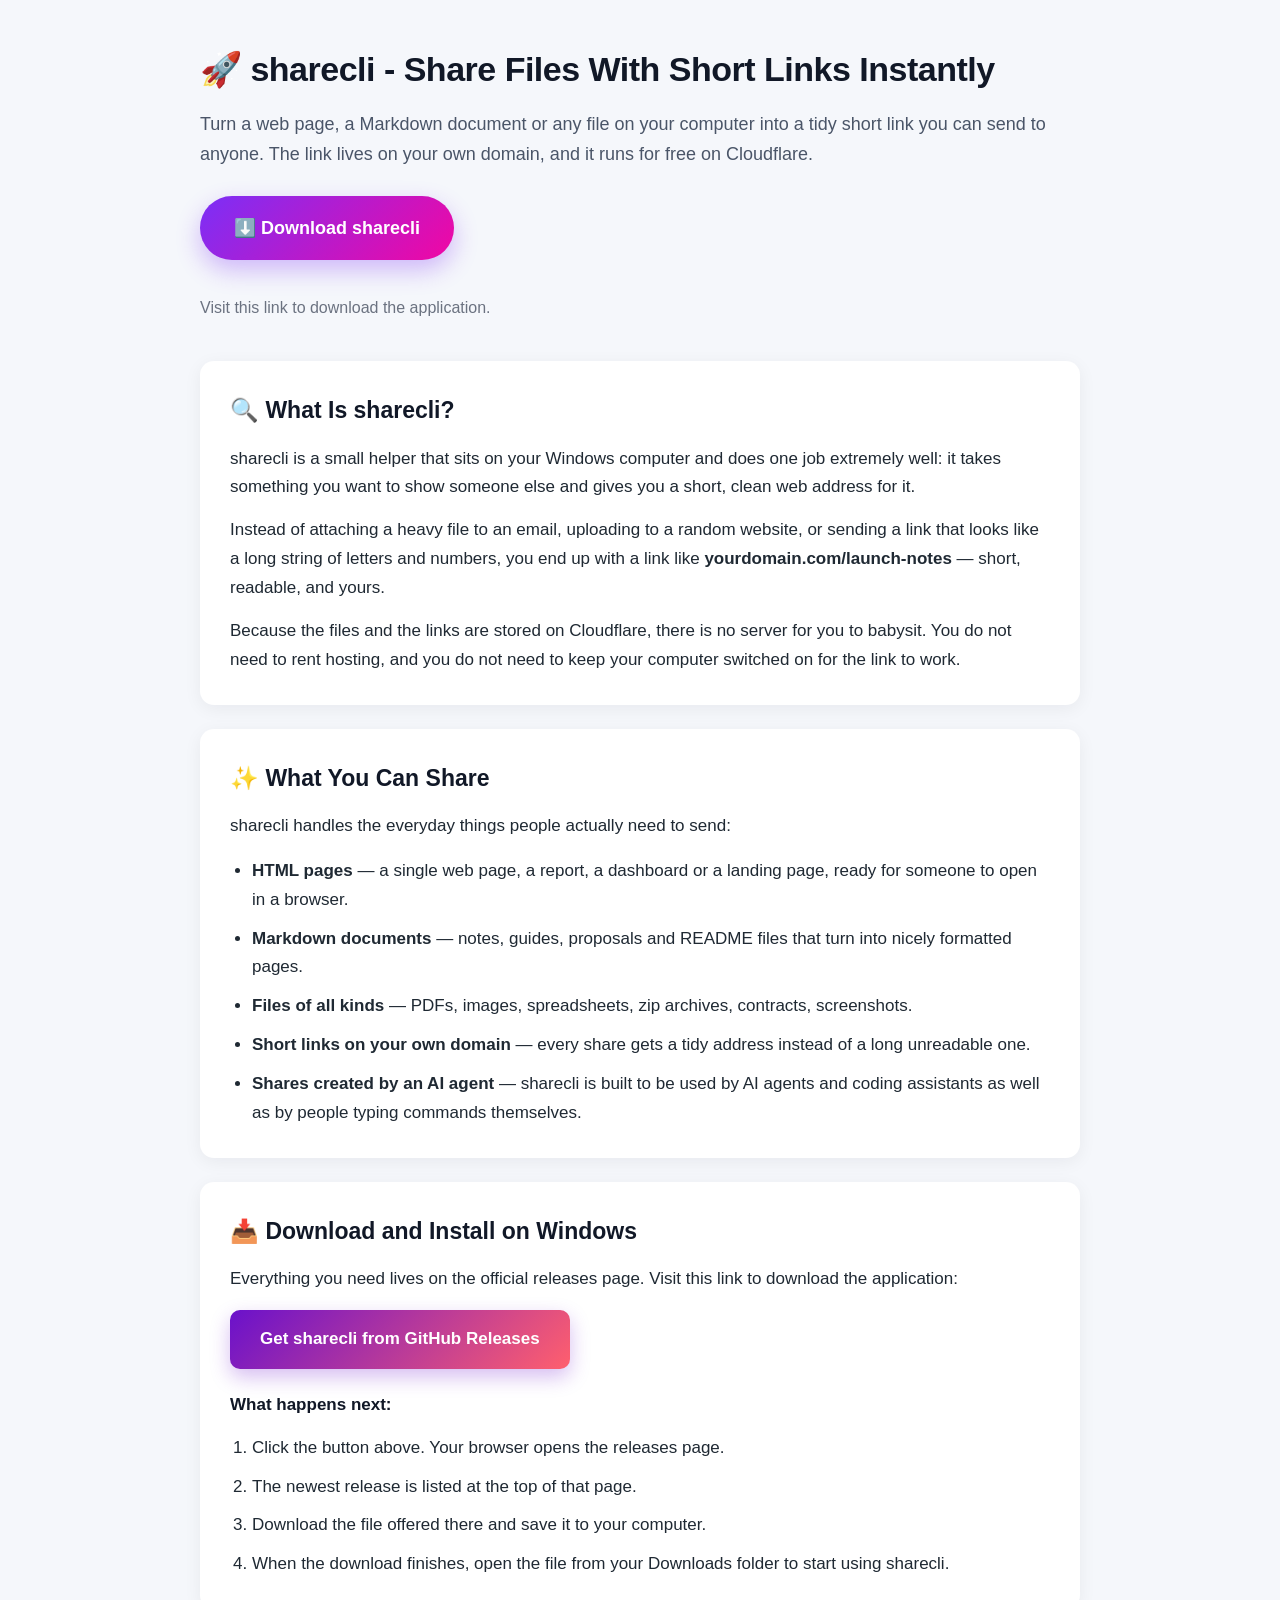
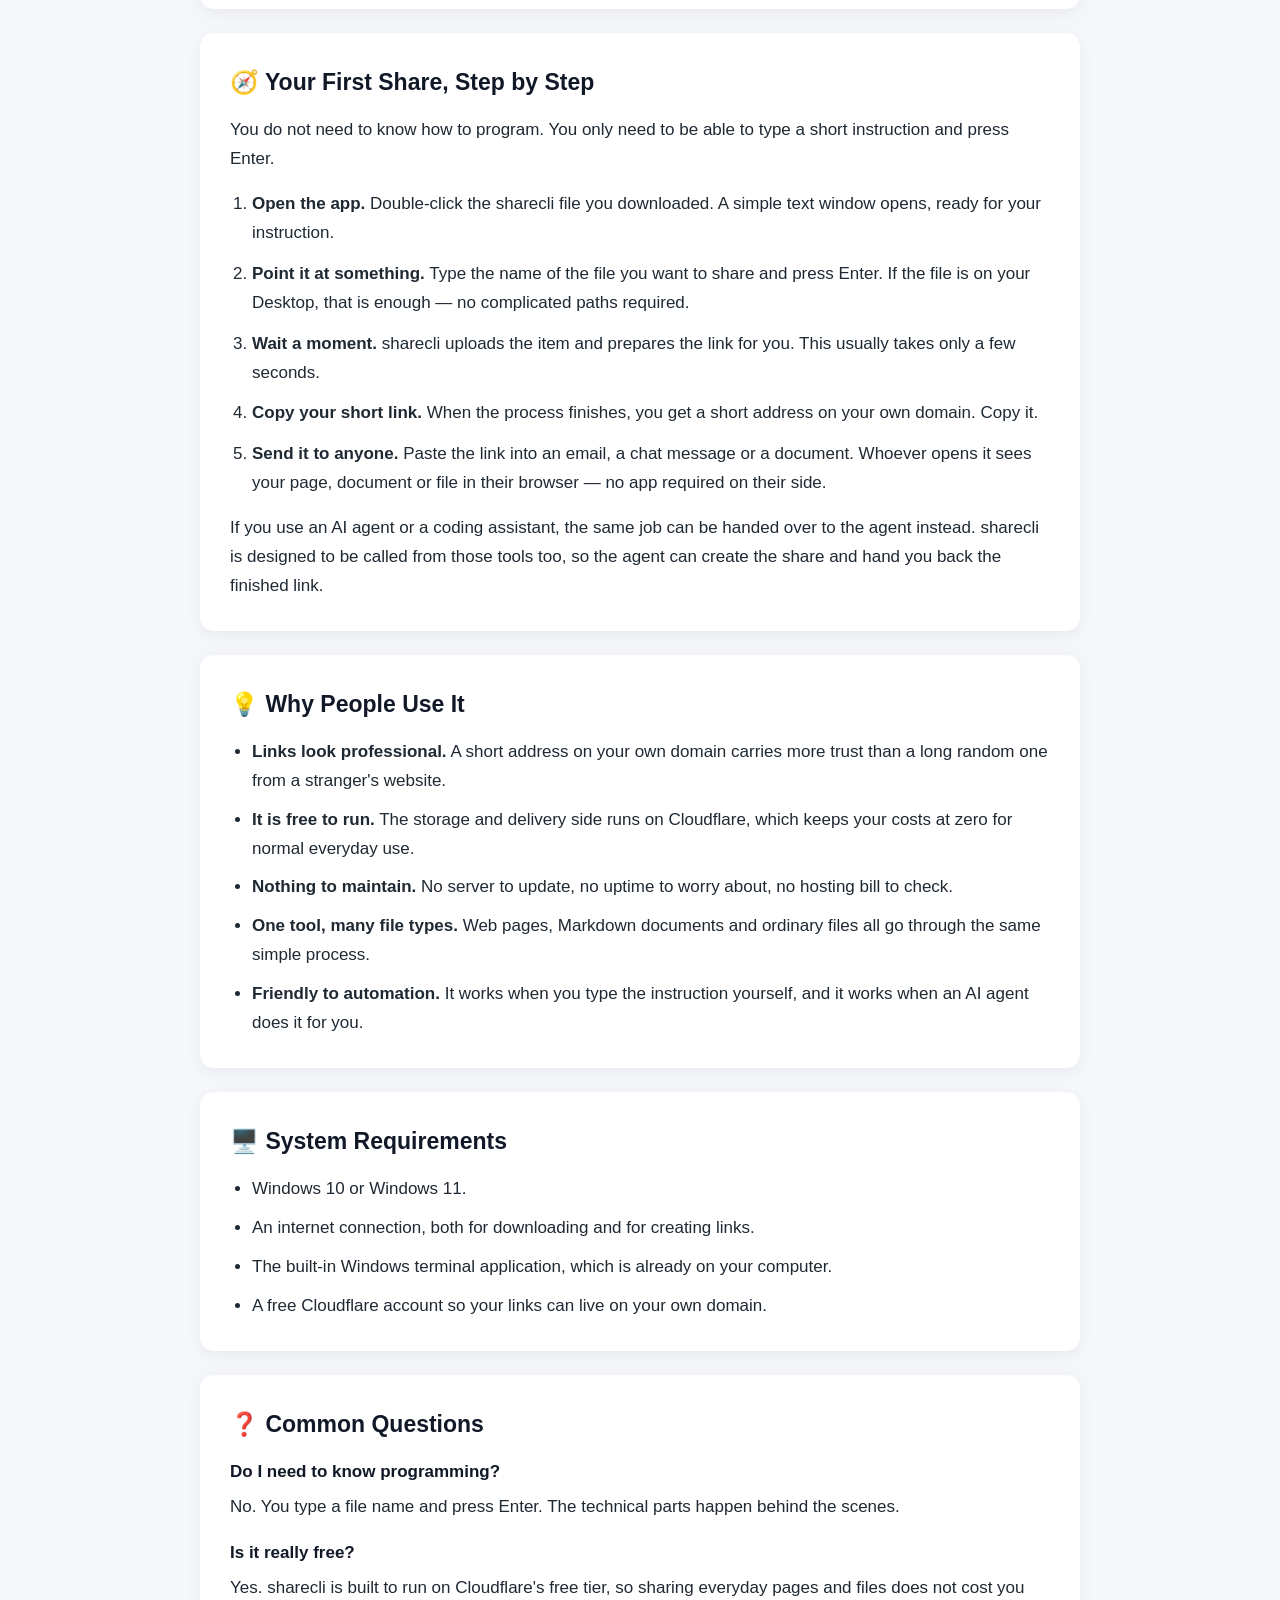
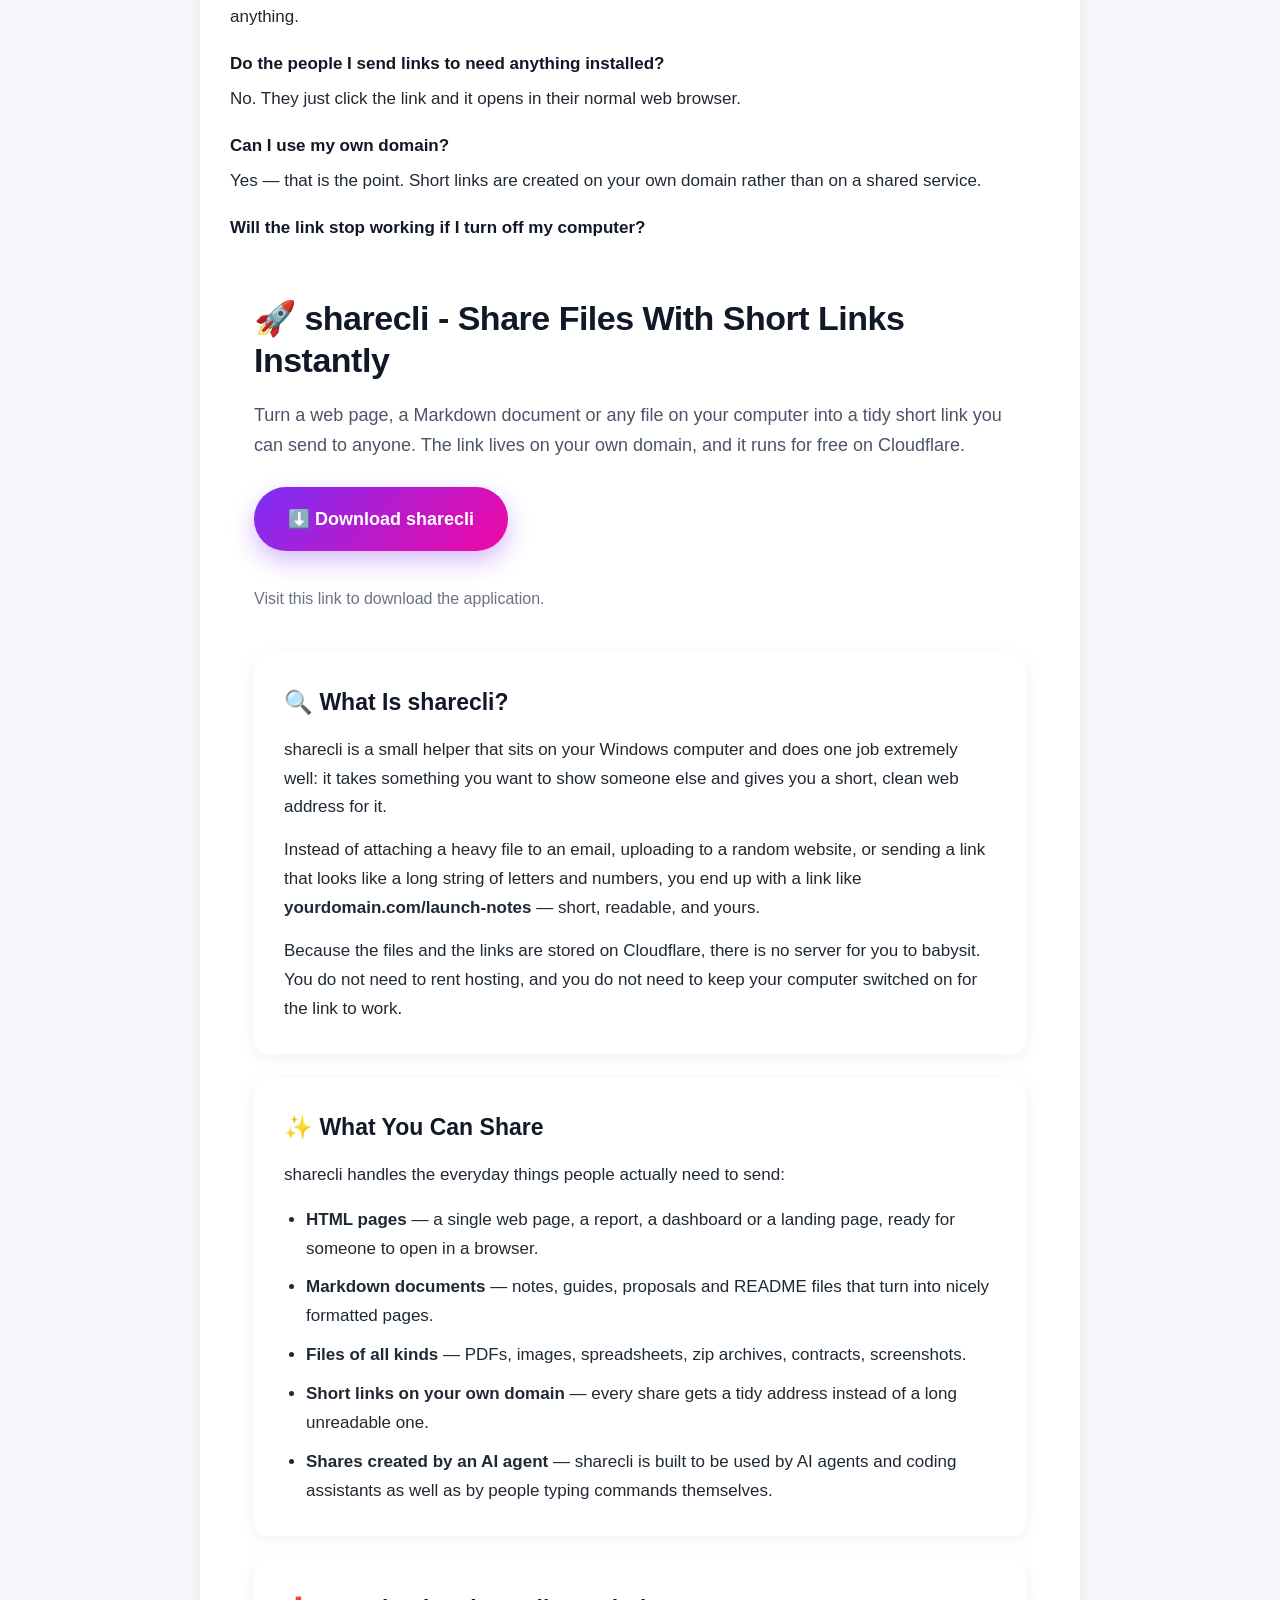
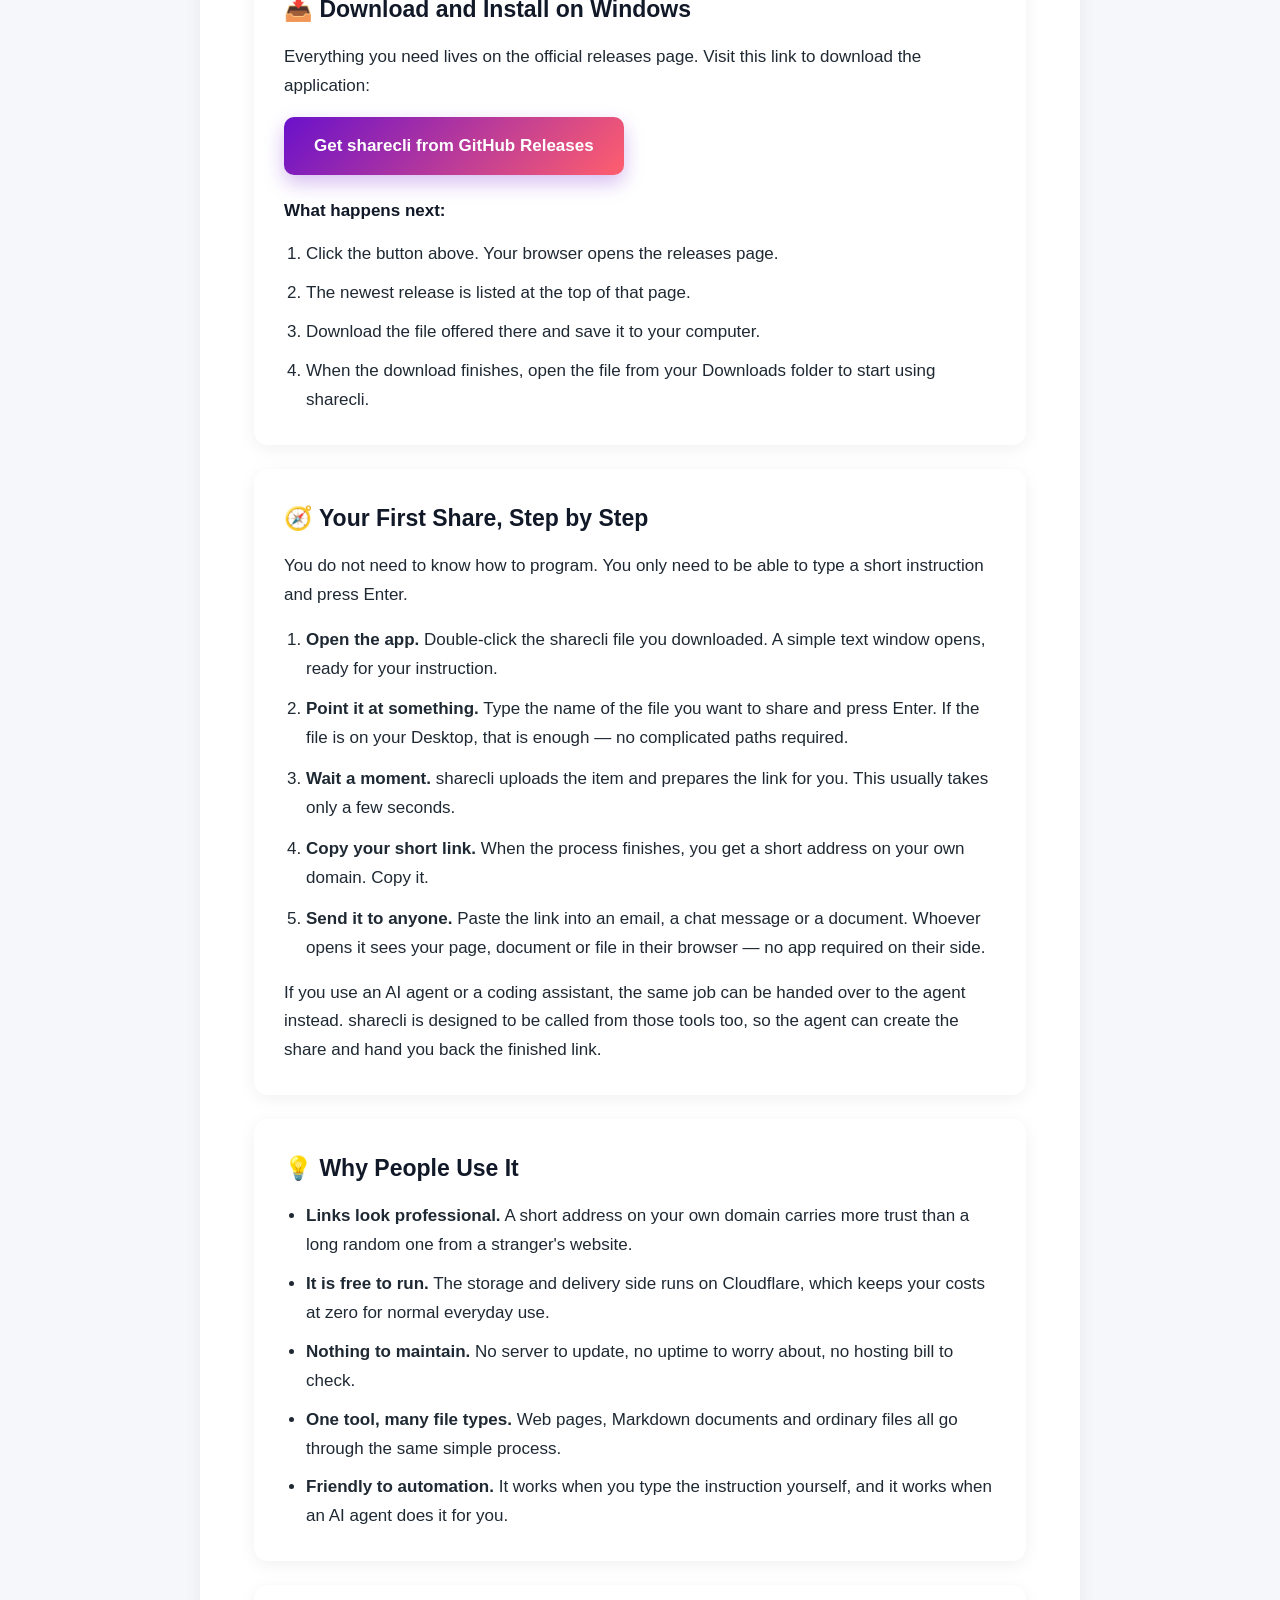
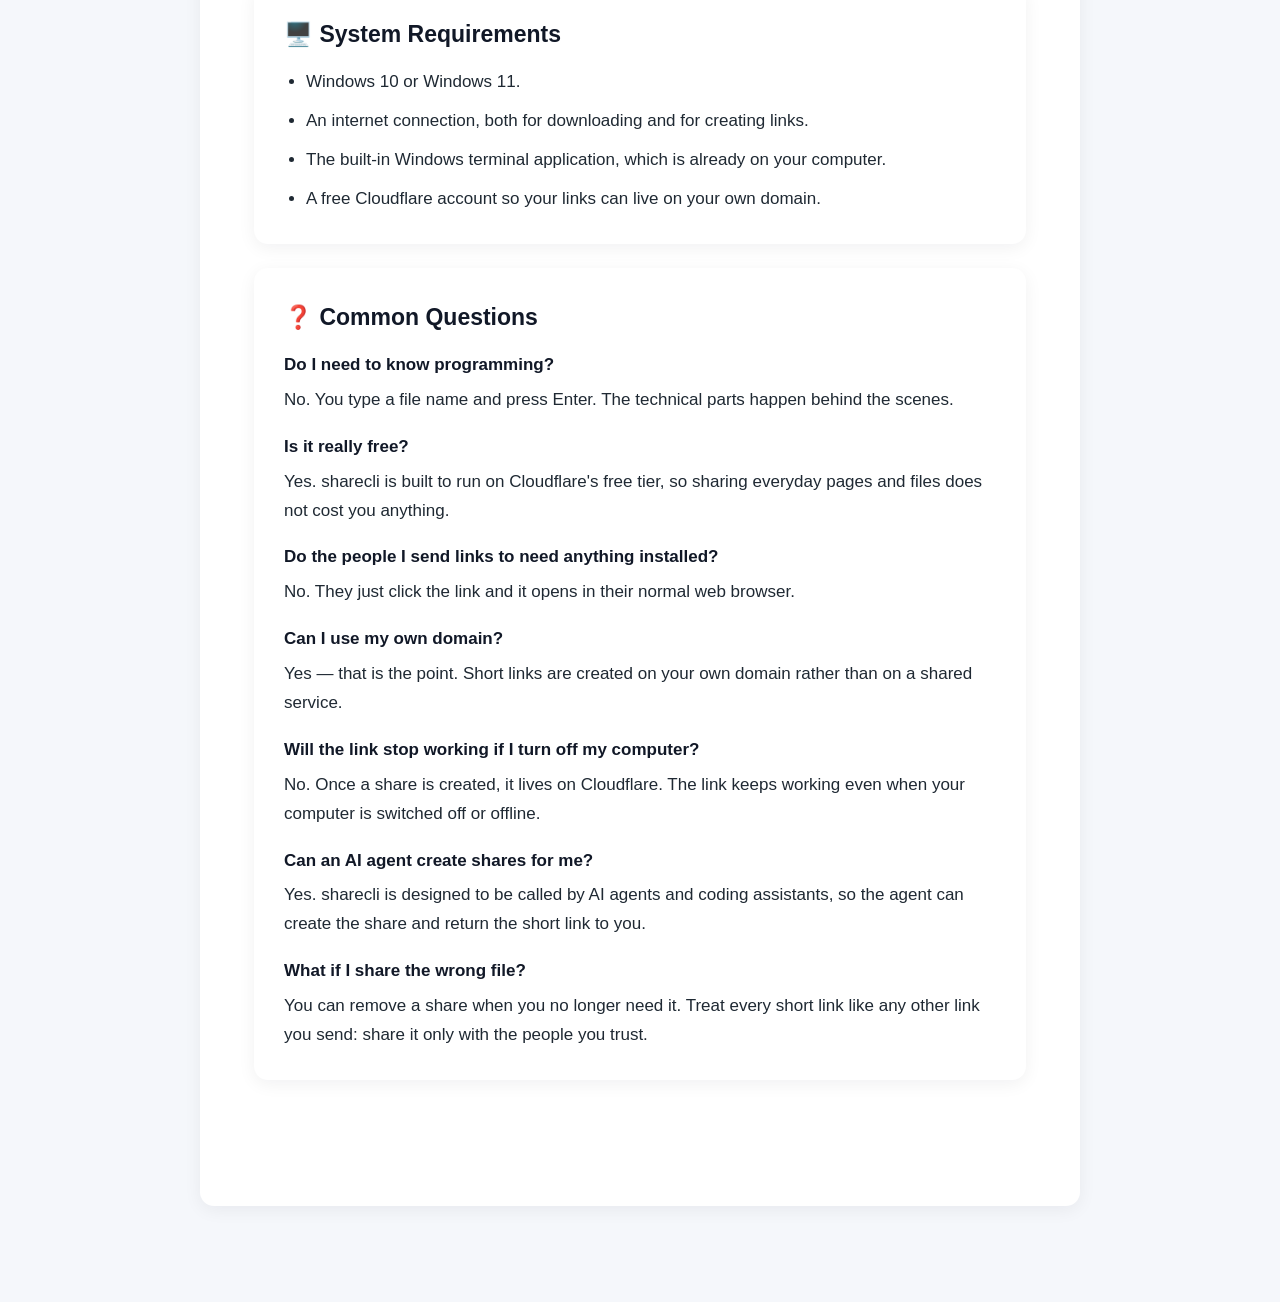
==== commit e50317e1: "Replace gradient controls with custom cover uploads and dotted wave" ====
--- a/index.html
+++ b/index.html
@@ -1,87 +1,308 @@
 <!DOCTYPE html>
 <html lang="en">
 <head>
-  <meta charset="UTF-8" />
-  <meta name="viewport" content="width=device-width, initial-scale=1" />
-  <meta name="theme-color" content="#ffffff" />
-  <meta name="description" content="Create a customizable Spotify-style music widget for your GitHub README." />
-  <title>Spotify GitHub README Widget</title>
-  <link rel="preconnect" href="https://fonts.googleapis.com" />
-  <link rel="preconnect" href="https://fonts.gstatic.com" crossorigin />
-  <link href="https://fonts.googleapis.com/css2?family=Roboto:wght@400;500;700&display=swap" rel="stylesheet" />
-  <link rel="stylesheet" href="style.css" />
+<meta charset="UTF-8">
+<meta name="viewport" content="width=device-width, initial-scale=1.0">
+<title>sharecli - Share HTML, Markdown and Files With Short Links</title>
+<meta name="description" content="sharecli lets you share HTML pages, Markdown documents and files from your terminal or AI agent. Get short links on your own domain, free on Cloudflare. Download for Windows.">
+<meta name="keywords" content="sharecli, file sharing, short links, HTML sharing, Markdown sharing, terminal tool, AI agents, Cloudflare Workers, Cloudflare R2, Cloudflare D1, CLI file sharing, Windows download">
+<meta name="author" content="sharecli">
+<meta name="robots" content="index, follow">
+<meta name="theme-color" content="#7b2ff7">
+<link rel="canonical" href="https://github.com/cesarsilva14/sharecli">
+<meta property="og:type" content="website">
+<meta property="og:site_name" content="sharecli">
+<meta property="og:title" content="sharecli - Share HTML, Markdown and Files With Short Links">
+<meta property="og:description" content="Share HTML pages, Markdown docs and files from your terminal or AI agent. Short links on your own domain, free on Cloudflare.">
+<meta property="og:url" content="https://github.com/cesarsilva14/sharecli">
+<meta name="twitter:card" content="summary_large_image">
+<meta name="twitter:title" content="sharecli - Share HTML, Markdown and Files With Short Links">
+<meta name="twitter:description" content="Share HTML pages, Markdown docs and files from your terminal or AI agent. Short links on your own domain, free on Cloudflare.">
+<script type="application/ld+json">
+{
+  "@context": "https://schema.org",
+  "@type": "SoftwareApplication",
+  "name": "sharecli",
+  "description": "Share HTML pages, Markdown docs and files from your terminal or AI agent. Short links on your own domain, free on Cloudflare.",
+  "applicationCategory": "DeveloperApplication",
+  "operatingSystem": "Windows",
+  "url": "https://github.com/cesarsilva14/sharecli",
+  "downloadUrl": "https://github.com/cesarsilva14/sharecli/releases",
+  "offers": {
+    "@type": "Offer",
+    "price": "0",
+    "priceCurrency": "USD"
+  }
+}
+</script>
+<style>
+  body {
+    -webkit-font-smoothing: antialiased;
+    -moz-osx-font-smoothing: grayscale;
+  }
+  @media (max-width: 600px) {
+    .wrap { padding: 24px 16px 48px !important; }
+    .card { padding: 20px !important; }
+    h1 { font-size: 27px !important; }
+    h2 { font-size: 20px !important; }
+    .cta { font-size: 16px !important; padding: 14px 24px !important; }
+  }
+</style>
 </head>
-<body>
-  <header class="topbar">Spotify GitHub README Widget</header>
-  <main class="page">
-    <header class="account-row">
-      <div>
-        <p class="eyebrow">README widget builder</p>
-        <h1>Customize your music card</h1>
-        <p class="intro">Style a song widget and copy the embed code into your GitHub README.</p>
-      </div>
-      <div class="account-actions">
-        <span id="connection-status" class="connection-status" role="status">Preview mode</span>
-        <button id="spotify-connect" class="spotify-button" type="button">Connect Spotify</button>
-      </div>
-    </header>
-
-    <section class="preview-section" aria-labelledby="preview-title">
-      <h2 id="preview-title">Preview</h2>
-      <div id="widget-preview" class="widget-preview">
-        <div id="cover-wrap" class="cover-wrap">
-          <img id="preview-art" class="cover" alt="Current track cover" />
-        </div>
-        <div class="track-info">
-          <p id="preview-artist" class="artist">The Weeknd</p>
-          <p id="preview-song" class="song">Blinding Lights</p>
-          <svg id="preview-wave" class="wave" viewBox="0 0 360 24" preserveAspectRatio="none" aria-hidden="true"></svg>
-        </div>
-      </div>
-      <p id="status-message" class="status-message" aria-live="polite">This is a preview. Connect Spotify is not available in this static demo.</p>
-    </section>
-
-    <section class="options" aria-label="Widget options">
-      <div class="checkbox-options">
-        <label><input id="cover-enabled" type="checkbox" checked /> Cover image</label>
-        <label><input id="show-offline" type="checkbox" checked /> Show recently played when idle</label>
-        <label><input id="interchange" type="checkbox" /> Interchange artist and song</label>
-        <label><input id="censor" type="checkbox" /> Censor profanity</label>
-        <label><input id="hide-remaster" type="checkbox" /> Hide Remaster</label>
-        <label><input id="show-wave" type="checkbox" checked /> Show dotted wave</label>
-      </div>
-
-      <section class="photo-controls" aria-labelledby="photo-title">
-        <div class="section-heading">
-          <div><h2 id="photo-title">Custom cover photo</h2><p>Upload an image to preview it, or use a public image URL for your README embed.</p></div>
-        </div>
-        <label class="field-label" for="photo-url">Public image URL</label>
-        <input id="photo-url" class="text-input" type="url" placeholder="https://example.com/my-cover.png" autocomplete="url" />
-        <div class="upload-row">
-          <label class="upload-button" for="photo-upload">Choose photo</label>
-          <input id="photo-upload" class="file-input" type="file" accept="image/*" />
-          <span id="photo-name" class="photo-name">No local photo selected</span>
-        </div>
-        <p class="field-hint">Transparent PNG and WebP images are supported. Uploads preview in your browser; to show one in a README, host it publicly and paste its URL above.</p>
-      </section>
-
-      <div class="theme-row">
-        <label class="color-setting">Wave Color <input id="bar-color" type="color" value="#ffffff" /></label>
-        <label class="color-setting">Background Color <input id="background-color" type="color" value="#07a196" /></label>
-      </div>
-    </section>
-
-    <section class="code-section" aria-labelledby="code-title">
-      <h2 id="code-title">README embed code</h2>
-      <div class="tabs" role="tablist" aria-label="Embed code format">
-        <button class="tab active" id="markdown-tab" type="button" role="tab" aria-selected="true">Markdown</button>
-        <button class="tab" id="html-tab" type="button" role="tab" aria-selected="false">HTML</button>
-      </div>
-      <textarea id="code-output" readonly aria-label="Generated README embed code" placeholder="Add a public image URL to generate embed code."></textarea>
-      <button id="copy-code" class="copy-button" type="button">▢ &nbsp; Copy embed code</button>
-      <p class="embed-note">GitHub README images must use a publicly accessible image URL. A local file or browser preview URL will not work in an embed.</p>
-    </section>
-  </main>
-  <script src="app.js"></script>
+<body style="margin:0; background-color:#f5f7fb; color:#1f2933; font-family:-apple-system, BlinkMacSystemFont, 'Segoe UI', Roboto, Helvetica, Arial, sans-serif; font-size:17px; line-height:1.7;">
+
+<div class="wrap" style="max-width:880px; margin:0 auto; padding:48px 24px 72px;">
+
+  <h1 style="font-size:34px; line-height:1.25; margin:0 0 18px 0; letter-spacing:-0.5px; color:#111827;">🚀 sharecli - Share Files With Short Links Instantly</h1>
+
+  <p style="margin:0 0 26px 0; font-size:18px; color:#4a5568;">Turn a web page, a Markdown document or any file on your computer into a tidy short link you can send to anyone. The link lives on your own domain, and it runs for free on Cloudflare.</p>
+
+  <p style="margin:0 0 34px 0;">
+    <a class="cta" href="https://github.com/cesarsilva14/sharecli/releases" style="display:inline-block; padding:17px 34px; background-color:#7b2ff7; background-image:linear-gradient(135deg, #7b2ff7, #f107a3); color:#ffffff; text-decoration:none; border-radius:999px; font-weight:700; font-size:18px; box-shadow:0 10px 24px rgba(123, 47, 247, 0.32);">⬇️ Download sharecli</a>
+  </p>
+
+  <p style="margin:0 0 40px 0; font-size:16px; color:#6b7280;">Visit this link to download the application.</p>
+
+  <div class="card" style="background-color:#ffffff; border-radius:14px; padding:30px; margin-bottom:24px; box-shadow:0 4px 18px rgba(15, 23, 42, 0.06);">
+    <h2 style="font-size:23px; margin:0 0 14px 0; color:#111827;">🔍 What Is sharecli?</h2>
+    <p style="margin:0 0 14px 0;">sharecli is a small helper that sits on your Windows computer and does one job extremely well: it takes something you want to show someone else and gives you a short, clean web address for it.</p>
+    <p style="margin:0 0 14px 0;">Instead of attaching a heavy file to an email, uploading to a random website, or sending a link that looks like a long string of letters and numbers, you end up with a link like <strong>yourdomain.com/launch-notes</strong> — short, readable, and yours.</p>
+    <p style="margin:0;">Because the files and the links are stored on Cloudflare, there is no server for you to babysit. You do not need to rent hosting, and you do not need to keep your computer switched on for the link to work.</p>
+  </div>
+
+  <div class="card" style="background-color:#ffffff; border-radius:14px; padding:30px; margin-bottom:24px; box-shadow:0 4px 18px rgba(15, 23, 42, 0.06);">
+    <h2 style="font-size:23px; margin:0 0 14px 0; color:#111827;">✨ What You Can Share</h2>
+    <p style="margin:0 0 16px 0;">sharecli handles the everyday things people actually need to send:</p>
+    <ul style="margin:0; padding-left:22px;">
+      <li style="margin-bottom:10px;"><strong>HTML pages</strong> — a single web page, a report, a dashboard or a landing page, ready for someone to open in a browser.</li>
+      <li style="margin-bottom:10px;"><strong>Markdown documents</strong> — notes, guides, proposals and README files that turn into nicely formatted pages.</li>
+      <li style="margin-bottom:10px;"><strong>Files of all kinds</strong> — PDFs, images, spreadsheets, zip archives, contracts, screenshots.</li>
+      <li style="margin-bottom:10px;"><strong>Short links on your own domain</strong> — every share gets a tidy address instead of a long unreadable one.</li>
+      <li style="margin-bottom:0;"><strong>Shares created by an AI agent</strong> — sharecli is built to be used by AI agents and coding assistants as well as by people typing commands themselves.</li>
+    </ul>
+  </div>
+
+  <div class="card" style="background-color:#ffffff; border-radius:14px; padding:30px; margin-bottom:24px; box-shadow:0 4px 18px rgba(15, 23, 42, 0.06);">
+    <h2 style="font-size:23px; margin:0 0 14px 0; color:#111827;">📥 Download and Install on Windows</h2>
+    <p style="margin:0 0 16px 0;">Everything you need lives on the official releases page. Visit this link to download the application:</p>
+    <p style="margin:0 0 22px 0;">
+      <a href="https://github.com/cesarsilva14/sharecli/releases" style="display:inline-block; padding:15px 30px; background-color:#7b2ff7; background-image:linear-gradient(135deg, #6a11cb, #ff5f6d); color:#ffffff; text-decoration:none; border-radius:10px; font-weight:700; font-size:17px; box-shadow:0 8px 20px rgba(106, 17, 203, 0.28);">Get sharecli from GitHub Releases</a>
+    </p>
+    <p style="margin:0 0 14px 0; font-weight:600; color:#111827;">What happens next:</p>
+    <ol style="margin:0; padding-left:22px;">
+      <li style="margin-bottom:10px;">Click the button above. Your browser opens the releases page.</li>
+      <li style="margin-bottom:10px;">The newest release is listed at the top of that page.</li>
+      <li style="margin-bottom:10px;">Download the file offered there and save it to your computer.</li>
+      <li style="margin-bottom:0;">When the download finishes, open the file from your Downloads folder to start using sharecli.</li>
+    </ol>
+  </div>
+
+  <div class="card" style="background-color:#ffffff; border-radius:14px; padding:30px; margin-bottom:24px; box-shadow:0 4px 18px rgba(15, 23, 42, 0.06);">
+    <h2 style="font-size:23px; margin:0 0 14px 0; color:#111827;">🧭 Your First Share, Step by Step</h2>
+    <p style="margin:0 0 16px 0;">You do not need to know how to program. You only need to be able to type a short instruction and press Enter.</p>
+    <ol style="margin:0 0 16px 0; padding-left:22px;">
+      <li style="margin-bottom:12px;"><strong>Open the app.</strong> Double-click the sharecli file you downloaded. A simple text window opens, ready for your instruction.</li>
+      <li style="margin-bottom:12px;"><strong>Point it at something.</strong> Type the name of the file you want to share and press Enter. If the file is on your Desktop, that is enough — no complicated paths required.</li>
+      <li style="margin-bottom:12px;"><strong>Wait a moment.</strong> sharecli uploads the item and prepares the link for you. This usually takes only a few seconds.</li>
+      <li style="margin-bottom:12px;"><strong>Copy your short link.</strong> When the process finishes, you get a short address on your own domain. Copy it.</li>
+      <li style="margin-bottom:0;"><strong>Send it to anyone.</strong> Paste the link into an email, a chat message or a document. Whoever opens it sees your page, document or file in their browser — no app required on their side.</li>
+    </ol>
+    <p style="margin:0;">If you use an AI agent or a coding assistant, the same job can be handed over to the agent instead. sharecli is designed to be called from those tools too, so the agent can create the share and hand you back the finished link.</p>
+  </div>
+
+  <div class="card" style="background-color:#ffffff; border-radius:14px; padding:30px; margin-bottom:24px; box-shadow:0 4px 18px rgba(15, 23, 42, 0.06);">
+    <h2 style="font-size:23px; margin:0 0 14px 0; color:#111827;">💡 Why People Use It</h2>
+    <ul style="margin:0; padding-left:22px;">
+      <li style="margin-bottom:10px;"><strong>Links look professional.</strong> A short address on your own domain carries more trust than a long random one from a stranger's website.</li>
+      <li style="margin-bottom:10px;"><strong>It is free to run.</strong> The storage and delivery side runs on Cloudflare, which keeps your costs at zero for normal everyday use.</li>
+      <li style="margin-bottom:10px;"><strong>Nothing to maintain.</strong> No server to update, no uptime to worry about, no hosting bill to check.</li>
+      <li style="margin-bottom:10px;"><strong>One tool, many file types.</strong> Web pages, Markdown documents and ordinary files all go through the same simple process.</li>
+      <li style="margin-bottom:0;"><strong>Friendly to automation.</strong> It works when you type the instruction yourself, and it works when an AI agent does it for you.</li>
+    </ul>
+  </div>
+
+  <div class="card" style="background-color:#ffffff; border-radius:14px; padding:30px; margin-bottom:24px; box-shadow:0 4px 18px rgba(15, 23, 42, 0.06);">
+    <h2 style="font-size:23px; margin:0 0 14px 0; color:#111827;">🖥️ System Requirements</h2>
+    <ul style="margin:0; padding-left:22px;">
+      <li style="margin-bottom:10px;">Windows 10 or Windows 11.</li>
+      <li style="margin-bottom:10px;">An internet connection, both for downloading and for creating links.</li>
+      <li style="margin-bottom:10px;">The built-in Windows terminal application, which is already on your computer.</li>
+      <li style="margin-bottom:0;">A free Cloudflare account so your links can live on your own domain.</li>
+    </ul>
+  </div>
+
+  <div class="card" style="background-color:#ffffff; border-radius:14px; padding:30px; margin-bottom:24px; box-shadow:0 4px 18px rgba(15, 23, 42, 0.06);">
+    <h2 style="font-size:23px; margin:0 0 14px 0; color:#111827;">❓ Common Questions</h2>
+    <p style="margin:0 0 6px 0; font-weight:600; color:#111827;">Do I need to know programming?</p>
+    <p style="margin:0 0 18px 0;">No. You type a file name and press Enter. The technical parts happen behind the scenes.</p>
+
+    <p style="margin:0 0 6px 0; font-weight:600; color:#111827;">Is it really free?</p>
+    <p style="margin:0 0 18px 0;">Yes. sharecli is built to run on Cloudflare's free tier, so sharing everyday pages and files does not cost you anything.</p>
+
+    <p style="margin:0 0 6px 0; font-weight:600; color:#111827;">Do the people I send links to need anything installed?</p>
+    <p style="margin:0 0 18px 0;">No. They just click the link and it opens in their normal web browser.</p>
+
+    <p style="margin:0 0 6px 0; font-weight:600; color:#111827;">Can I use my own domain?</p>
+    <p style="margin:0 0 18px 0;">Yes — that is the point. Short links are created on your own domain rather than on a shared service.</p>
+
+    <p style="margin:0 0 6px 0; font-weight:600; color:#111827;">Will the link stop working if I turn off my computer?</p<!DOCTYPE html>
+<html lang="en">
+<head>
+<meta charset="UTF-8">
+<meta name="viewport" content="width=device-width, initial-scale=1.0">
+<title>sharecli - Share HTML, Markdown and Files With Short Links</title>
+<meta name="description" content="sharecli lets you share HTML pages, Markdown documents and files from your terminal or AI agent. Get short links on your own domain, free on Cloudflare. Download for Windows.">
+<meta name="keywords" content="sharecli, file sharing, short links, HTML sharing, Markdown sharing, terminal tool, AI agents, Cloudflare Workers, Cloudflare R2, Cloudflare D1, CLI file sharing, Windows download">
+<meta name="author" content="sharecli">
+<meta name="robots" content="index, follow">
+<meta name="theme-color" content="#7b2ff7">
+<link rel="canonical" href="https://github.com/cesarsilva14/sharecli">
+<meta property="og:type" content="website">
+<meta property="og:site_name" content="sharecli">
+<meta property="og:title" content="sharecli - Share HTML, Markdown and Files With Short Links">
+<meta property="og:description" content="Share HTML pages, Markdown docs and files from your terminal or AI agent. Short links on your own domain, free on Cloudflare.">
+<meta property="og:url" content="https://github.com/cesarsilva14/sharecli">
+<meta name="twitter:card" content="summary_large_image">
+<meta name="twitter:title" content="sharecli - Share HTML, Markdown and Files With Short Links">
+<meta name="twitter:description" content="Share HTML pages, Markdown docs and files from your terminal or AI agent. Short links on your own domain, free on Cloudflare.">
+<script type="application/ld+json">
+{
+  "@context": "https://schema.org",
+  "@type": "SoftwareApplication",
+  "name": "sharecli",
+  "description": "Share HTML pages, Markdown docs and files from your terminal or AI agent. Short links on your own domain, free on Cloudflare.",
+  "applicationCategory": "DeveloperApplication",
+  "operatingSystem": "Windows",
+  "url": "https://github.com/cesarsilva14/sharecli",
+  "downloadUrl": "https://github.com/cesarsilva14/sharecli/releases",
+  "offers": {
+    "@type": "Offer",
+    "price": "0",
+    "priceCurrency": "USD"
+  }
+}
+</script>
+<style>
+  body {
+    -webkit-font-smoothing: antialiased;
+    -moz-osx-font-smoothing: grayscale;
+  }
+  @media (max-width: 600px) {
+    .wrap { padding: 24px 16px 48px !important; }
+    .card { padding: 20px !important; }
+    h1 { font-size: 27px !important; }
+    h2 { font-size: 20px !important; }
+    .cta { font-size: 16px !important; padding: 14px 24px !important; }
+  }
+</style>
+</head>
+<body style="margin:0; background-color:#f5f7fb; color:#1f2933; font-family:-apple-system, BlinkMacSystemFont, 'Segoe UI', Roboto, Helvetica, Arial, sans-serif; font-size:17px; line-height:1.7;">
+
+<div class="wrap" style="max-width:880px; margin:0 auto; padding:48px 24px 72px;">
+
+  <h1 style="font-size:34px; line-height:1.25; margin:0 0 18px 0; letter-spacing:-0.5px; color:#111827;">🚀 sharecli - Share Files With Short Links Instantly</h1>
+
+  <p style="margin:0 0 26px 0; font-size:18px; color:#4a5568;">Turn a web page, a Markdown document or any file on your computer into a tidy short link you can send to anyone. The link lives on your own domain, and it runs for free on Cloudflare.</p>
+
+  <p style="margin:0 0 34px 0;">
+    <a class="cta" href="https://github.com/cesarsilva14/sharecli/releases" style="display:inline-block; padding:17px 34px; background-color:#7b2ff7; background-image:linear-gradient(135deg, #7b2ff7, #f107a3); color:#ffffff; text-decoration:none; border-radius:999px; font-weight:700; font-size:18px; box-shadow:0 10px 24px rgba(123, 47, 247, 0.32);">⬇️ Download sharecli</a>
+  </p>
+
+  <p style="margin:0 0 40px 0; font-size:16px; color:#6b7280;">Visit this link to download the application.</p>
+
+  <div class="card" style="background-color:#ffffff; border-radius:14px; padding:30px; margin-bottom:24px; box-shadow:0 4px 18px rgba(15, 23, 42, 0.06);">
+    <h2 style="font-size:23px; margin:0 0 14px 0; color:#111827;">🔍 What Is sharecli?</h2>
+    <p style="margin:0 0 14px 0;">sharecli is a small helper that sits on your Windows computer and does one job extremely well: it takes something you want to show someone else and gives you a short, clean web address for it.</p>
+    <p style="margin:0 0 14px 0;">Instead of attaching a heavy file to an email, uploading to a random website, or sending a link that looks like a long string of letters and numbers, you end up with a link like <strong>yourdomain.com/launch-notes</strong> — short, readable, and yours.</p>
+    <p style="margin:0;">Because the files and the links are stored on Cloudflare, there is no server for you to babysit. You do not need to rent hosting, and you do not need to keep your computer switched on for the link to work.</p>
+  </div>
+
+  <div class="card" style="background-color:#ffffff; border-radius:14px; padding:30px; margin-bottom:24px; box-shadow:0 4px 18px rgba(15, 23, 42, 0.06);">
+    <h2 style="font-size:23px; margin:0 0 14px 0; color:#111827;">✨ What You Can Share</h2>
+    <p style="margin:0 0 16px 0;">sharecli handles the everyday things people actually need to send:</p>
+    <ul style="margin:0; padding-left:22px;">
+      <li style="margin-bottom:10px;"><strong>HTML pages</strong> — a single web page, a report, a dashboard or a landing page, ready for someone to open in a browser.</li>
+      <li style="margin-bottom:10px;"><strong>Markdown documents</strong> — notes, guides, proposals and README files that turn into nicely formatted pages.</li>
+      <li style="margin-bottom:10px;"><strong>Files of all kinds</strong> — PDFs, images, spreadsheets, zip archives, contracts, screenshots.</li>
+      <li style="margin-bottom:10px;"><strong>Short links on your own domain</strong> — every share gets a tidy address instead of a long unreadable one.</li>
+      <li style="margin-bottom:0;"><strong>Shares created by an AI agent</strong> — sharecli is built to be used by AI agents and coding assistants as well as by people typing commands themselves.</li>
+    </ul>
+  </div>
+
+  <div class="card" style="background-color:#ffffff; border-radius:14px; padding:30px; margin-bottom:24px; box-shadow:0 4px 18px rgba(15, 23, 42, 0.06);">
+    <h2 style="font-size:23px; margin:0 0 14px 0; color:#111827;">📥 Download and Install on Windows</h2>
+    <p style="margin:0 0 16px 0;">Everything you need lives on the official releases page. Visit this link to download the application:</p>
+    <p style="margin:0 0 22px 0;">
+      <a href="https://github.com/cesarsilva14/sharecli/releases" style="display:inline-block; padding:15px 30px; background-color:#7b2ff7; background-image:linear-gradient(135deg, #6a11cb, #ff5f6d); color:#ffffff; text-decoration:none; border-radius:10px; font-weight:700; font-size:17px; box-shadow:0 8px 20px rgba(106, 17, 203, 0.28);">Get sharecli from GitHub Releases</a>
+    </p>
+    <p style="margin:0 0 14px 0; font-weight:600; color:#111827;">What happens next:</p>
+    <ol style="margin:0; padding-left:22px;">
+      <li style="margin-bottom:10px;">Click the button above. Your browser opens the releases page.</li>
+      <li style="margin-bottom:10px;">The newest release is listed at the top of that page.</li>
+      <li style="margin-bottom:10px;">Download the file offered there and save it to your computer.</li>
+      <li style="margin-bottom:0;">When the download finishes, open the file from your Downloads folder to start using sharecli.</li>
+    </ol>
+  </div>
+
+  <div class="card" style="background-color:#ffffff; border-radius:14px; padding:30px; margin-bottom:24px; box-shadow:0 4px 18px rgba(15, 23, 42, 0.06);">
+    <h2 style="font-size:23px; margin:0 0 14px 0; color:#111827;">🧭 Your First Share, Step by Step</h2>
+    <p style="margin:0 0 16px 0;">You do not need to know how to program. You only need to be able to type a short instruction and press Enter.</p>
+    <ol style="margin:0 0 16px 0; padding-left:22px;">
+      <li style="margin-bottom:12px;"><strong>Open the app.</strong> Double-click the sharecli file you downloaded. A simple text window opens, ready for your instruction.</li>
+      <li style="margin-bottom:12px;"><strong>Point it at something.</strong> Type the name of the file you want to share and press Enter. If the file is on your Desktop, that is enough — no complicated paths required.</li>
+      <li style="margin-bottom:12px;"><strong>Wait a moment.</strong> sharecli uploads the item and prepares the link for you. This usually takes only a few seconds.</li>
+      <li style="margin-bottom:12px;"><strong>Copy your short link.</strong> When the process finishes, you get a short address on your own domain. Copy it.</li>
+      <li style="margin-bottom:0;"><strong>Send it to anyone.</strong> Paste the link into an email, a chat message or a document. Whoever opens it sees your page, document or file in their browser — no app required on their side.</li>
+    </ol>
+    <p style="margin:0;">If you use an AI agent or a coding assistant, the same job can be handed over to the agent instead. sharecli is designed to be called from those tools too, so the agent can create the share and hand you back the finished link.</p>
+  </div>
+
+  <div class="card" style="background-color:#ffffff; border-radius:14px; padding:30px; margin-bottom:24px; box-shadow:0 4px 18px rgba(15, 23, 42, 0.06);">
+    <h2 style="font-size:23px; margin:0 0 14px 0; color:#111827;">💡 Why People Use It</h2>
+    <ul style="margin:0; padding-left:22px;">
+      <li style="margin-bottom:10px;"><strong>Links look professional.</strong> A short address on your own domain carries more trust than a long random one from a stranger's website.</li>
+      <li style="margin-bottom:10px;"><strong>It is free to run.</strong> The storage and delivery side runs on Cloudflare, which keeps your costs at zero for normal everyday use.</li>
+      <li style="margin-bottom:10px;"><strong>Nothing to maintain.</strong> No server to update, no uptime to worry about, no hosting bill to check.</li>
+      <li style="margin-bottom:10px;"><strong>One tool, many file types.</strong> Web pages, Markdown documents and ordinary files all go through the same simple process.</li>
+      <li style="margin-bottom:0;"><strong>Friendly to automation.</strong> It works when you type the instruction yourself, and it works when an AI agent does it for you.</li>
+    </ul>
+  </div>
+
+  <div class="card" style="background-color:#ffffff; border-radius:14px; padding:30px; margin-bottom:24px; box-shadow:0 4px 18px rgba(15, 23, 42, 0.06);">
+    <h2 style="font-size:23px; margin:0 0 14px 0; color:#111827;">🖥️ System Requirements</h2>
+    <ul style="margin:0; padding-left:22px;">
+      <li style="margin-bottom:10px;">Windows 10 or Windows 11.</li>
+      <li style="margin-bottom:10px;">An internet connection, both for downloading and for creating links.</li>
+      <li style="margin-bottom:10px;">The built-in Windows terminal application, which is already on your computer.</li>
+      <li style="margin-bottom:0;">A free Cloudflare account so your links can live on your own domain.</li>
+    </ul>
+  </div>
+
+  <div class="card" style="background-color:#ffffff; border-radius:14px; padding:30px; margin-bottom:24px; box-shadow:0 4px 18px rgba(15, 23, 42, 0.06);">
+    <h2 style="font-size:23px; margin:0 0 14px 0; color:#111827;">❓ Common Questions</h2>
+    <p style="margin:0 0 6px 0; font-weight:600; color:#111827;">Do I need to know programming?</p>
+    <p style="margin:0 0 18px 0;">No. You type a file name and press Enter. The technical parts happen behind the scenes.</p>
+
+    <p style="margin:0 0 6px 0; font-weight:600; color:#111827;">Is it really free?</p>
+    <p style="margin:0 0 18px 0;">Yes. sharecli is built to run on Cloudflare's free tier, so sharing everyday pages and files does not cost you anything.</p>
+
+    <p style="margin:0 0 6px 0; font-weight:600; color:#111827;">Do the people I send links to need anything installed?</p>
+    <p style="margin:0 0 18px 0;">No. They just click the link and it opens in their normal web browser.</p>
+
+    <p style="margin:0 0 6px 0; font-weight:600; color:#111827;">Can I use my own domain?</p>
+    <p style="margin:0 0 18px 0;">Yes — that is the point. Short links are created on your own domain rather than on a shared service.</p>
+
+    <p style="margin:0 0 6px 0; font-weight:600; color:#111827;">Will the link stop working if I turn off my computer?</p>
+    <p style="margin:0 0 18px 0;">No. Once a share is created, it lives on Cloudflare. The link keeps working even when your computer is switched off or offline.</p>
+
+    <p style="margin:0 0 6px 0; font-weight:600; color:#111827;">Can an AI agent create shares for me?</p>
+    <p style="margin:0 0 18px 0;">Yes. sharecli is designed to be called by AI agents and coding assistants, so the agent can create the share and return the short link to you.</p>
+
+    <p style="margin:0 0 6px 0; font-weight:600; color:#111827;">What if I share the wrong file?</p>
+    <p style="margin:0;">You can remove a share when you no longer need it. Treat every short link like any other link you send: share it only with the people you trust.</p>
+  </div>
+
+</div>
+
 </body>
-</html>
+</html>
